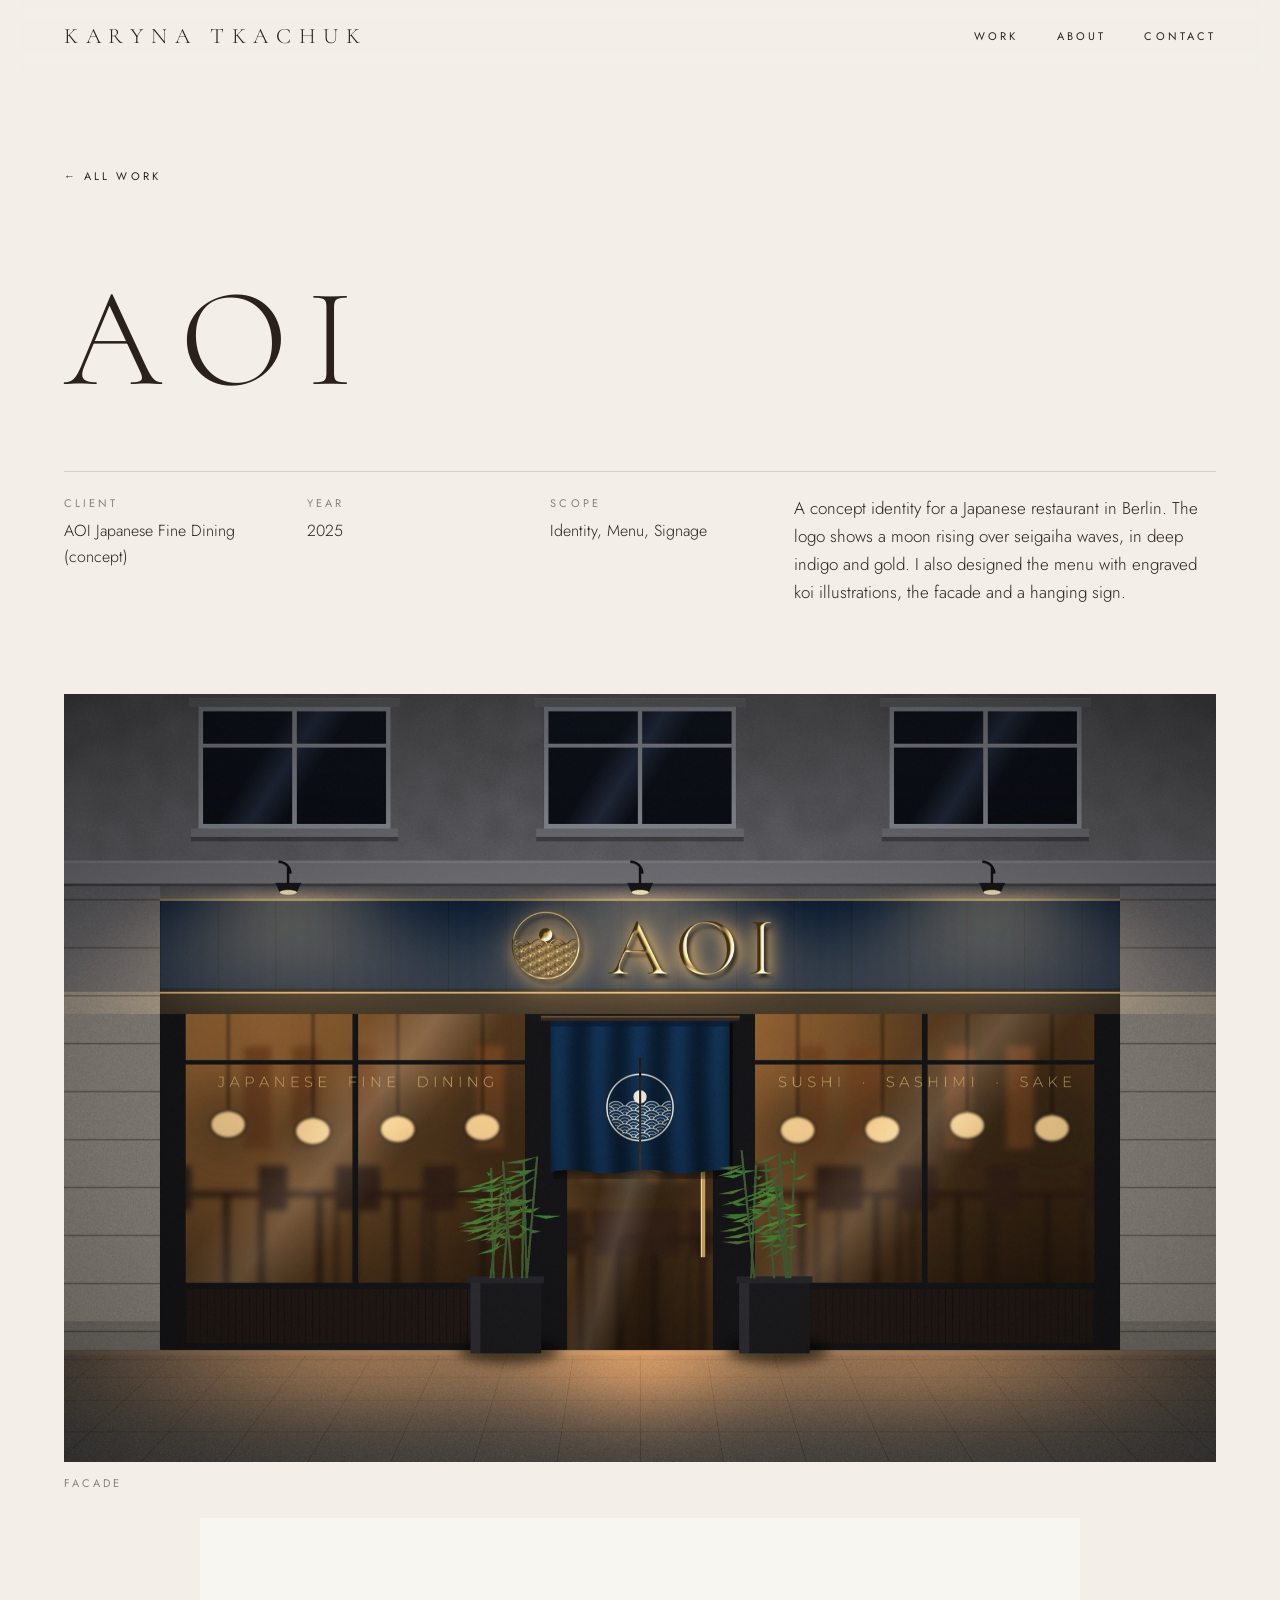
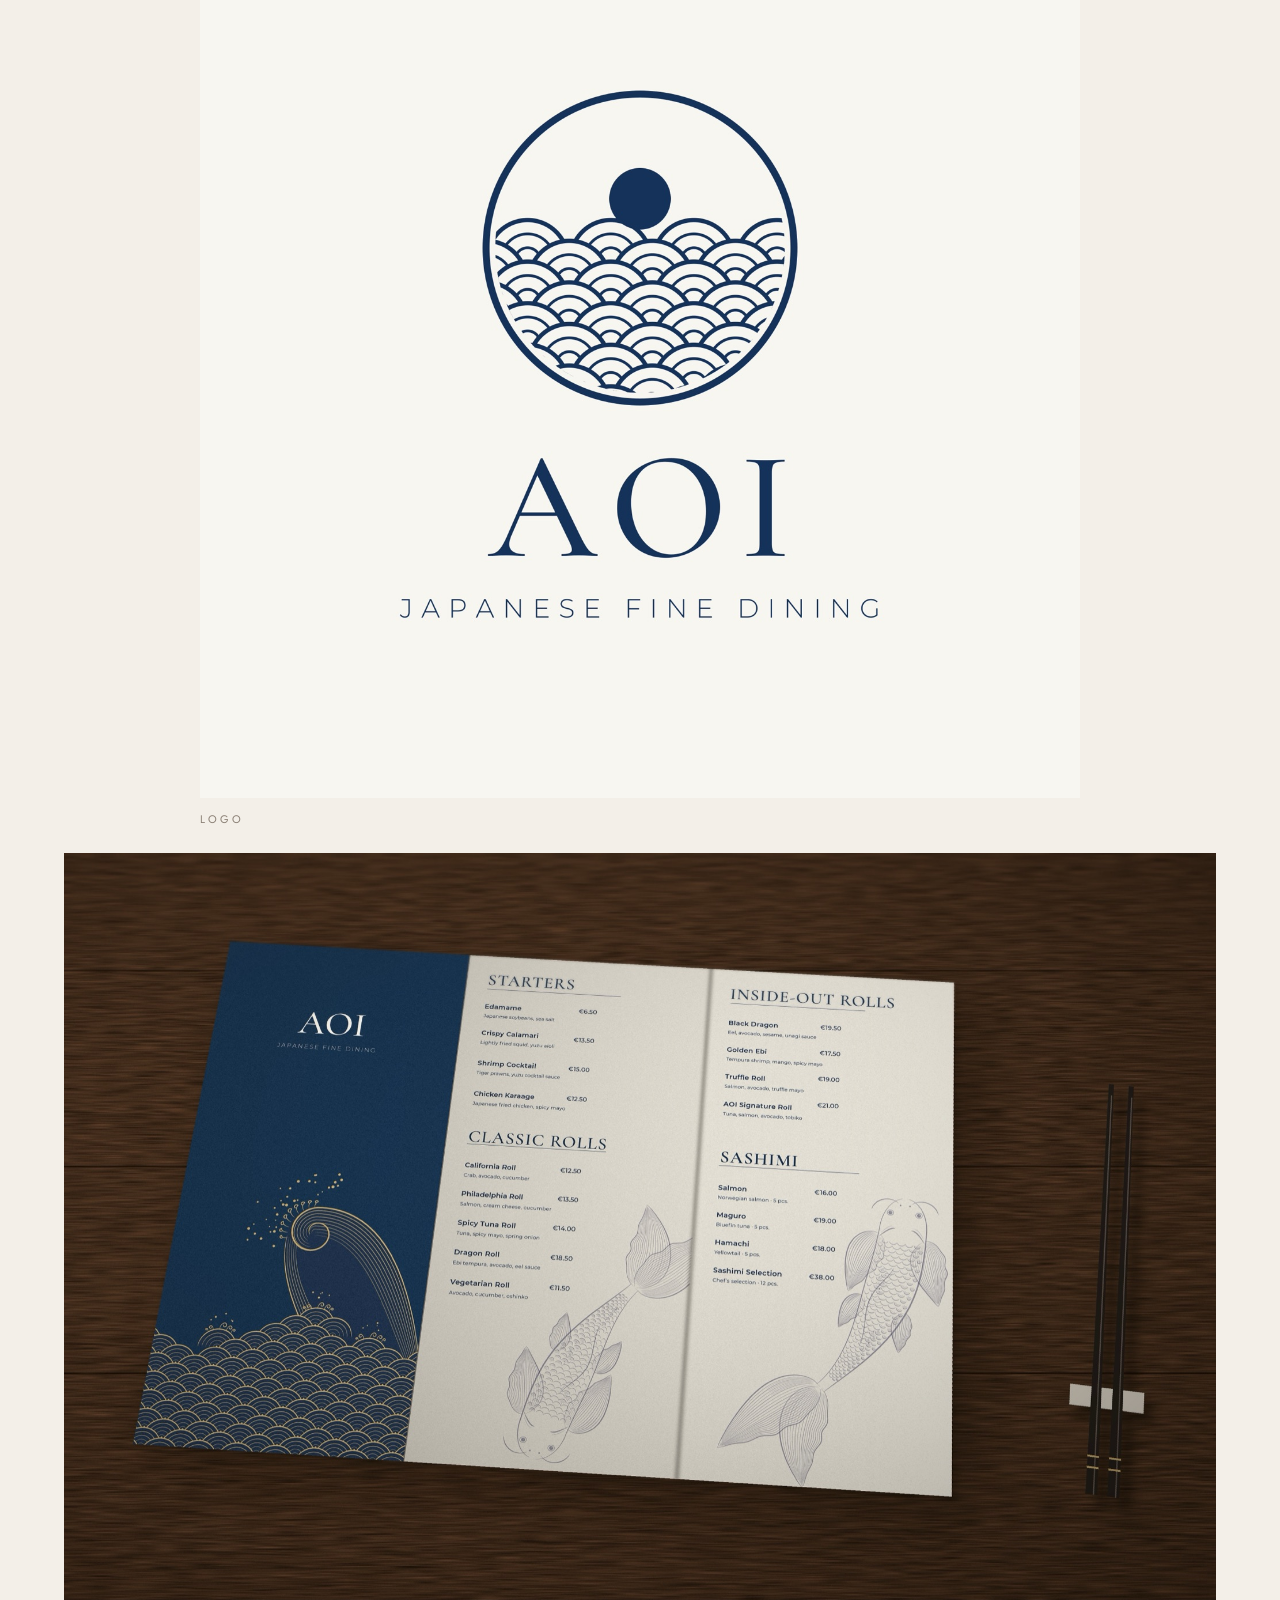
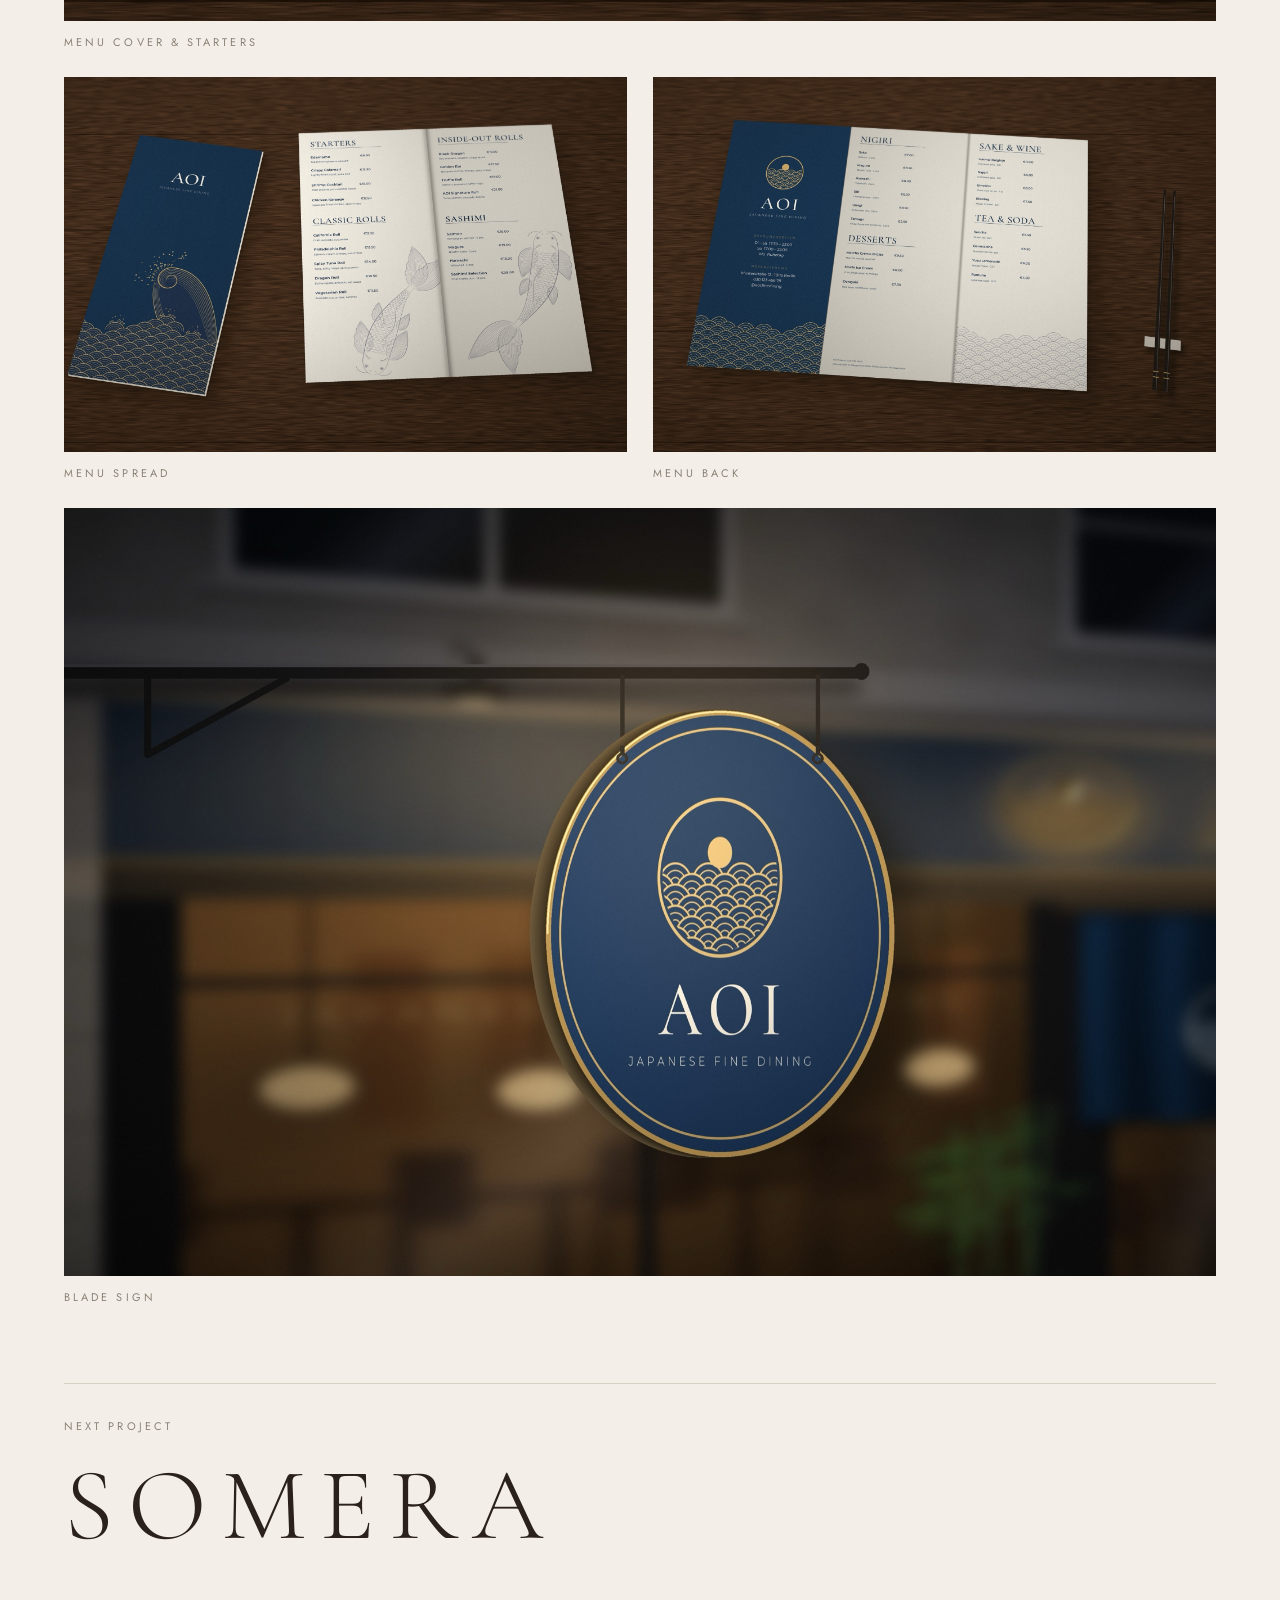
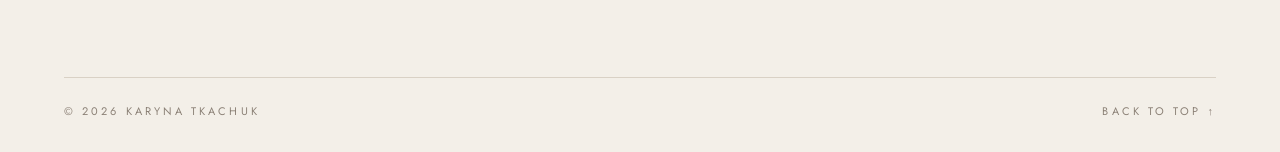
==== aoi.html @ 2b504c48 "Rewrite texts in a simpler voice, remove long dashes Co-Authored-By: Claude Opus 5.5 <noreply@anthro" ====
<!doctype html>
<html lang="en">
<head>
  <meta charset="utf-8">
  <meta name="viewport" content="width=device-width, initial-scale=1">
  <title>Aoi · Karyna Tkachuk</title>
  <meta name="description" content="AOI Japanese Fine Dining. Identity, menu and signage.">
  <link rel="preconnect" href="https://fonts.googleapis.com">
  <link rel="preconnect" href="https://fonts.gstatic.com" crossorigin>
  <link href="https://fonts.googleapis.com/css2?family=Cormorant+Garamond:ital,wght@0,300;0,400;1,300&family=Jost:wght@300;400&display=swap" rel="stylesheet">
  <link rel="stylesheet" href="style.css">
</head>
<body id="top">

  <header class="site-header">
    <div class="wrap">
      <a href="index.html" class="logo">Karyna Tkachuk</a>
      <nav class="nav caps">
        <a href="index.html#work">Work</a>
        <a href="index.html#about">About</a>
        <a href="index.html#contact">Contact</a>
      </nav>
    </div>
  </header>

  <main class="wrap">
    <section class="project-hero">
      <a href="index.html#work" class="back caps link">← All work</a>
      <h1 class="reveal">Aoi</h1>
      <dl class="project-info">
        <div><dt class="caps muted">Client</dt><dd>AOI Japanese Fine Dining (concept)</dd></div>
        <div><dt class="caps muted">Year</dt><dd>2025</dd></div>
        <div><dt class="caps muted">Scope</dt><dd>Identity, Menu, Signage</dd></div>
        <div class="desc"><p>A concept identity for a Japanese restaurant in Berlin. The logo shows a moon rising over seigaiha waves, in deep indigo and gold. I also designed the menu with engraved koi illustrations, the facade and a hanging sign.</p></div>
      </dl>
    </section>

    <section class="gallery">
      <figure class="reveal"><img src="images/aoi/01.jpg" alt="AOI restaurant facade" loading="lazy"><figcaption class="caps muted">Facade</figcaption></figure>
      <figure class="reveal narrow"><img src="images/aoi/02.jpg" alt="AOI logo" loading="lazy"><figcaption class="caps muted">Logo</figcaption></figure>
      <figure class="reveal"><img src="images/aoi/03.jpg" alt="Menu cover and starters" loading="lazy"><figcaption class="caps muted">Menu cover &amp; starters</figcaption></figure>
      <div class="row">
        <figure class="reveal"><img src="images/aoi/04.jpg" alt="Menu spread" loading="lazy"><figcaption class="caps muted">Menu spread</figcaption></figure>
        <figure class="reveal"><img src="images/aoi/05.jpg" alt="Menu back" loading="lazy"><figcaption class="caps muted">Menu back</figcaption></figure>
      </div>
      <figure class="reveal"><img src="images/aoi/06.jpg" alt="Hanging blade sign" loading="lazy"><figcaption class="caps muted">Blade sign</figcaption></figure>
    </section>

    <a class="next" href="somera.html">
      <span class="caps muted">Next project</span>
      <span class="name">Somera</span>
    </a>

    <footer class="site-footer caps muted">
      <span>© <span data-year>2026</span> Karyna Tkachuk</span>
      <a class="link" href="#top">Back to top ↑</a>
    </footer>
  </main>

  <script src="script.js"></script>
</body>
</html>
---- style.css ----
/* ---------- tokens ---------- */
:root {
  --bg: #f3efe8;
  --ink: #2b211c;
  --muted: #8b8076;
  --line: #d9d1c5;
  --serif: "Cormorant Garamond", "Times New Roman", serif;
  --sans: "Jost", "Helvetica Neue", Arial, sans-serif;
  --gutter: clamp(20px, 5vw, 64px);
  --max: 1320px;
}

*, *::before, *::after { box-sizing: border-box; }
html { scroll-behavior: smooth; }
body {
  margin: 0;
  background: var(--bg);
  color: var(--ink);
  font-family: var(--sans);
  font-weight: 300;
  font-size: 16px;
  line-height: 1.65;
  -webkit-font-smoothing: antialiased;
}
img { display: block; max-width: 100%; height: auto; }
a { color: inherit; text-decoration: none; }
::selection { background: var(--ink); color: var(--bg); }

.wrap { max-width: var(--max); margin: 0 auto; padding: 0 var(--gutter); }

/* small letter-spaced caps, like the packaging */
.caps {
  font-family: var(--sans);
  font-size: 11px;
  font-weight: 400;
  letter-spacing: .28em;
  text-transform: uppercase;
}
.muted { color: var(--muted); }

/* ---------- header ---------- */
.site-header {
  position: sticky; top: 0; z-index: 10;
  background: color-mix(in srgb, var(--bg) 88%, transparent);
  backdrop-filter: blur(8px);
  -webkit-backdrop-filter: blur(8px);
}
.site-header .wrap {
  display: flex; align-items: center; justify-content: space-between;
  height: 72px;
}
.logo { font-family: var(--serif); font-size: 22px; letter-spacing: .35em; text-transform: uppercase; }
.nav { display: flex; gap: clamp(18px, 3vw, 40px); }
.nav a, .link { position: relative; }
.nav a::after, .link::after {
  content: ""; position: absolute; left: 0; bottom: -3px;
  width: 100%; height: 1px; background: currentColor;
  transform: scaleX(0); transform-origin: left;
  transition: transform .4s ease;
}
.nav a:hover::after, .link:hover::after { transform: scaleX(1); }

/* ---------- hero ---------- */
.hero { padding: clamp(80px, 16vh, 180px) 0 clamp(64px, 12vh, 140px); }
.hero h1 {
  font-family: var(--serif);
  font-weight: 300;
  font-size: clamp(40px, 6.4vw, 92px);
  line-height: 1.04;
  letter-spacing: -.01em;
  margin: 28px 0 0;
  max-width: 14ch;
}
.hero h1 em { font-style: italic; }

/* ---------- work grid ---------- */
.section-head {
  display: flex; justify-content: space-between; align-items: baseline;
  border-top: 1px solid var(--line);
  padding: 22px 0 40px;
}
.work-grid {
  display: grid;
  grid-template-columns: repeat(2, minmax(0, 1fr));
  gap: clamp(48px, 6vw, 88px) clamp(20px, 3vw, 40px);
  padding-bottom: clamp(80px, 12vw, 160px);
}
.work-grid .card:nth-child(even) { margin-top: clamp(0px, 10vw, 140px); }
.card .thumb { overflow: hidden; aspect-ratio: 4 / 5; background: var(--line); }
.card .thumb img {
  width: 100%; height: 100%; object-fit: cover;
  transition: transform 1.2s cubic-bezier(.2,.7,.2,1);
}
.card:hover .thumb img { transform: scale(1.035); }
.card .meta {
  display: flex; justify-content: space-between; align-items: baseline;
  gap: 16px; margin-top: 18px;
}
.card h3 {
  font-family: var(--serif); font-weight: 400;
  font-size: clamp(24px, 2.4vw, 32px); letter-spacing: .12em;
  margin: 0; text-transform: uppercase;
}

/* ---------- about / contact ---------- */
.about {
  display: grid; grid-template-columns: 1fr 2fr; gap: 40px;
  border-top: 1px solid var(--line);
  padding: 22px 0 clamp(80px, 12vw, 160px);
}
.about p.lead {
  font-family: var(--serif); font-weight: 300;
  font-size: clamp(24px, 2.6vw, 36px); line-height: 1.3;
  margin: 0 0 32px;
}
.services { display: grid; grid-template-columns: repeat(2, 1fr); gap: 8px 40px; margin: 0; padding: 0; list-style: none; }
.services li { border-bottom: 1px solid var(--line); padding: 10px 0; }

.contact { border-top: 1px solid var(--line); padding: 22px 0 48px; }
.contact .big {
  display: inline-block;
  font-family: var(--serif); font-weight: 300; font-style: italic;
  font-size: clamp(34px, 6vw, 84px); line-height: 1.1;
  margin: clamp(40px, 8vw, 96px) 0 24px;
  word-break: break-word;
}
.contact-phone { margin: 0 0 clamp(60px, 10vw, 120px); }
.site-footer {
  display: flex; justify-content: space-between; gap: 16px; flex-wrap: wrap;
  padding: 24px 0 32px; border-top: 1px solid var(--line);
}
.site-footer .links { display: flex; gap: 28px; }

/* ---------- project page ---------- */
.project-hero { padding: clamp(56px, 10vh, 120px) 0 clamp(40px, 6vw, 72px); }
.back { display: inline-block; margin-bottom: clamp(40px, 7vw, 88px); }
.project-hero h1 {
  font-family: var(--serif); font-weight: 300;
  font-size: clamp(56px, 11vw, 160px); line-height: .95;
  letter-spacing: .14em; text-transform: uppercase;
  margin: 0 0 clamp(36px, 5vw, 64px);
}
.project-info {
  display: grid; grid-template-columns: repeat(3, 1fr) 2fr; gap: 32px;
  border-top: 1px solid var(--line); padding-top: 22px;
}
.project-info dt { margin-bottom: 6px; }
.project-info dd { margin: 0; }
.project-info p { margin: 0; font-size: 17px; }

.gallery { display: grid; gap: clamp(16px, 2vw, 28px); padding-bottom: clamp(40px, 6vw, 80px); }
.gallery figure { margin: 0; }
.gallery .row { display: grid; grid-template-columns: 1fr 1fr; gap: clamp(16px, 2vw, 28px); align-items: start; }
.gallery .narrow { max-width: 880px; margin: 0 auto; width: 100%; }
.gallery .pad { background: #ebe5db; padding: clamp(24px, 6vw, 96px); }
.gallery figcaption { margin-top: 12px; }

.next {
  display: block; border-top: 1px solid var(--line);
  padding: 28px 0 clamp(60px, 10vw, 120px);
}
.next .name {
  display: block; margin-top: 16px;
  font-family: var(--serif); font-weight: 300;
  font-size: clamp(44px, 8vw, 120px); line-height: 1;
  letter-spacing: .14em; text-transform: uppercase;
  transition: letter-spacing .6s ease;
}
.next:hover .name { letter-spacing: .2em; }

/* ---------- reveal on scroll ---------- */
.reveal { opacity: 0; transform: translateY(24px); transition: opacity 1s ease, transform 1s cubic-bezier(.2,.7,.2,1); }
.reveal.in { opacity: 1; transform: none; }
@media (prefers-reduced-motion: reduce) {
  .reveal { opacity: 1; transform: none; transition: none; }
  html { scroll-behavior: auto; }
}

/* ---------- lightbox ---------- */
.lightbox {
  position: fixed; inset: 0; z-index: 50;
  background: rgba(243, 239, 232, .97);
  display: flex; align-items: center; justify-content: center;
  padding: 24px; opacity: 0; pointer-events: none; transition: opacity .3s ease;
  cursor: zoom-out;
}
.lightbox.open { opacity: 1; pointer-events: auto; }
.lightbox img { max-width: 100%; max-height: 100%; object-fit: contain; }
.gallery img { cursor: zoom-in; }

/* ---------- responsive ---------- */
@media (max-width: 820px) {
  .work-grid { grid-template-columns: 1fr; }
  .work-grid .card:nth-child(even) { margin-top: 0; }
  .about { grid-template-columns: 1fr; gap: 16px; }
  .project-info { grid-template-columns: 1fr 1fr; }
  .project-info .desc { grid-column: 1 / -1; }
}
@media (max-width: 560px) {
  .gallery .row { grid-template-columns: 1fr; }
  .services { grid-template-columns: 1fr; }
  .nav { gap: 16px; }
  .logo { font-size: 15px; letter-spacing: .18em; }
  .nav { gap: 12px; letter-spacing: .18em; }
}
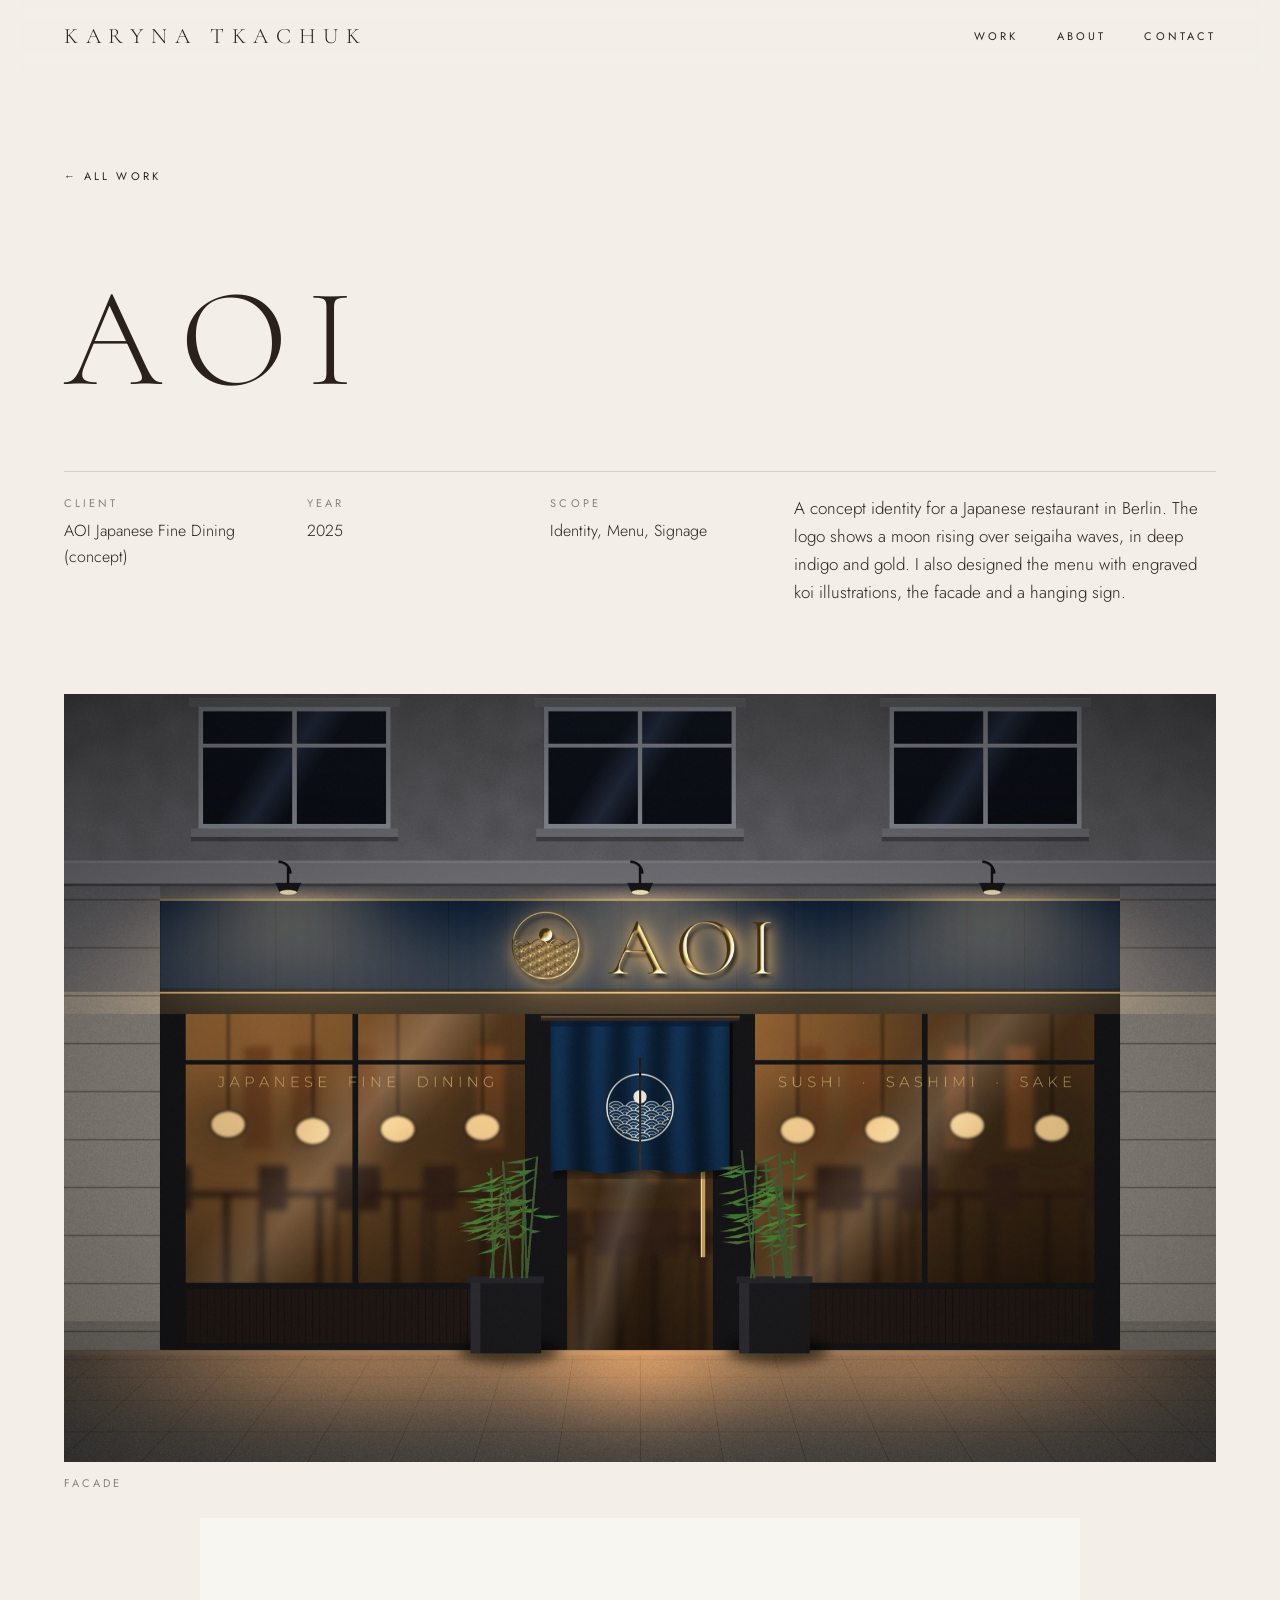
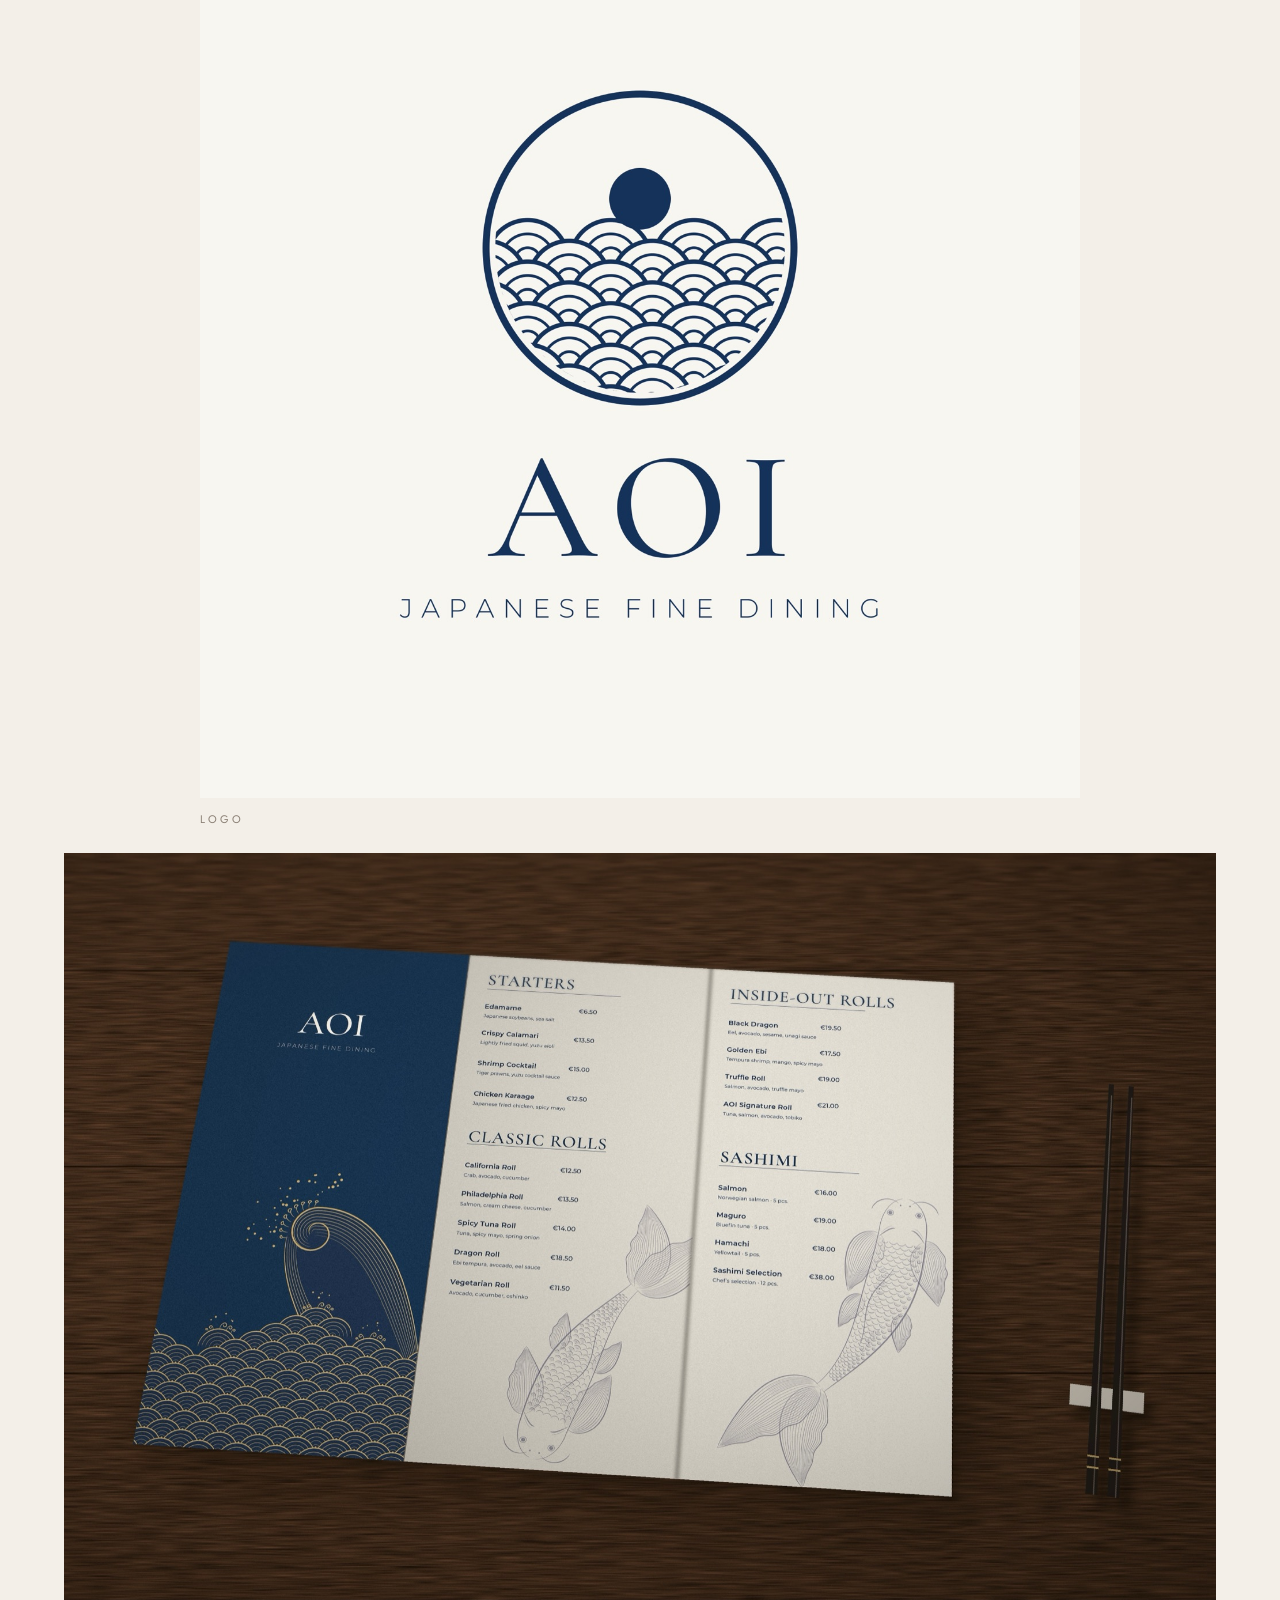
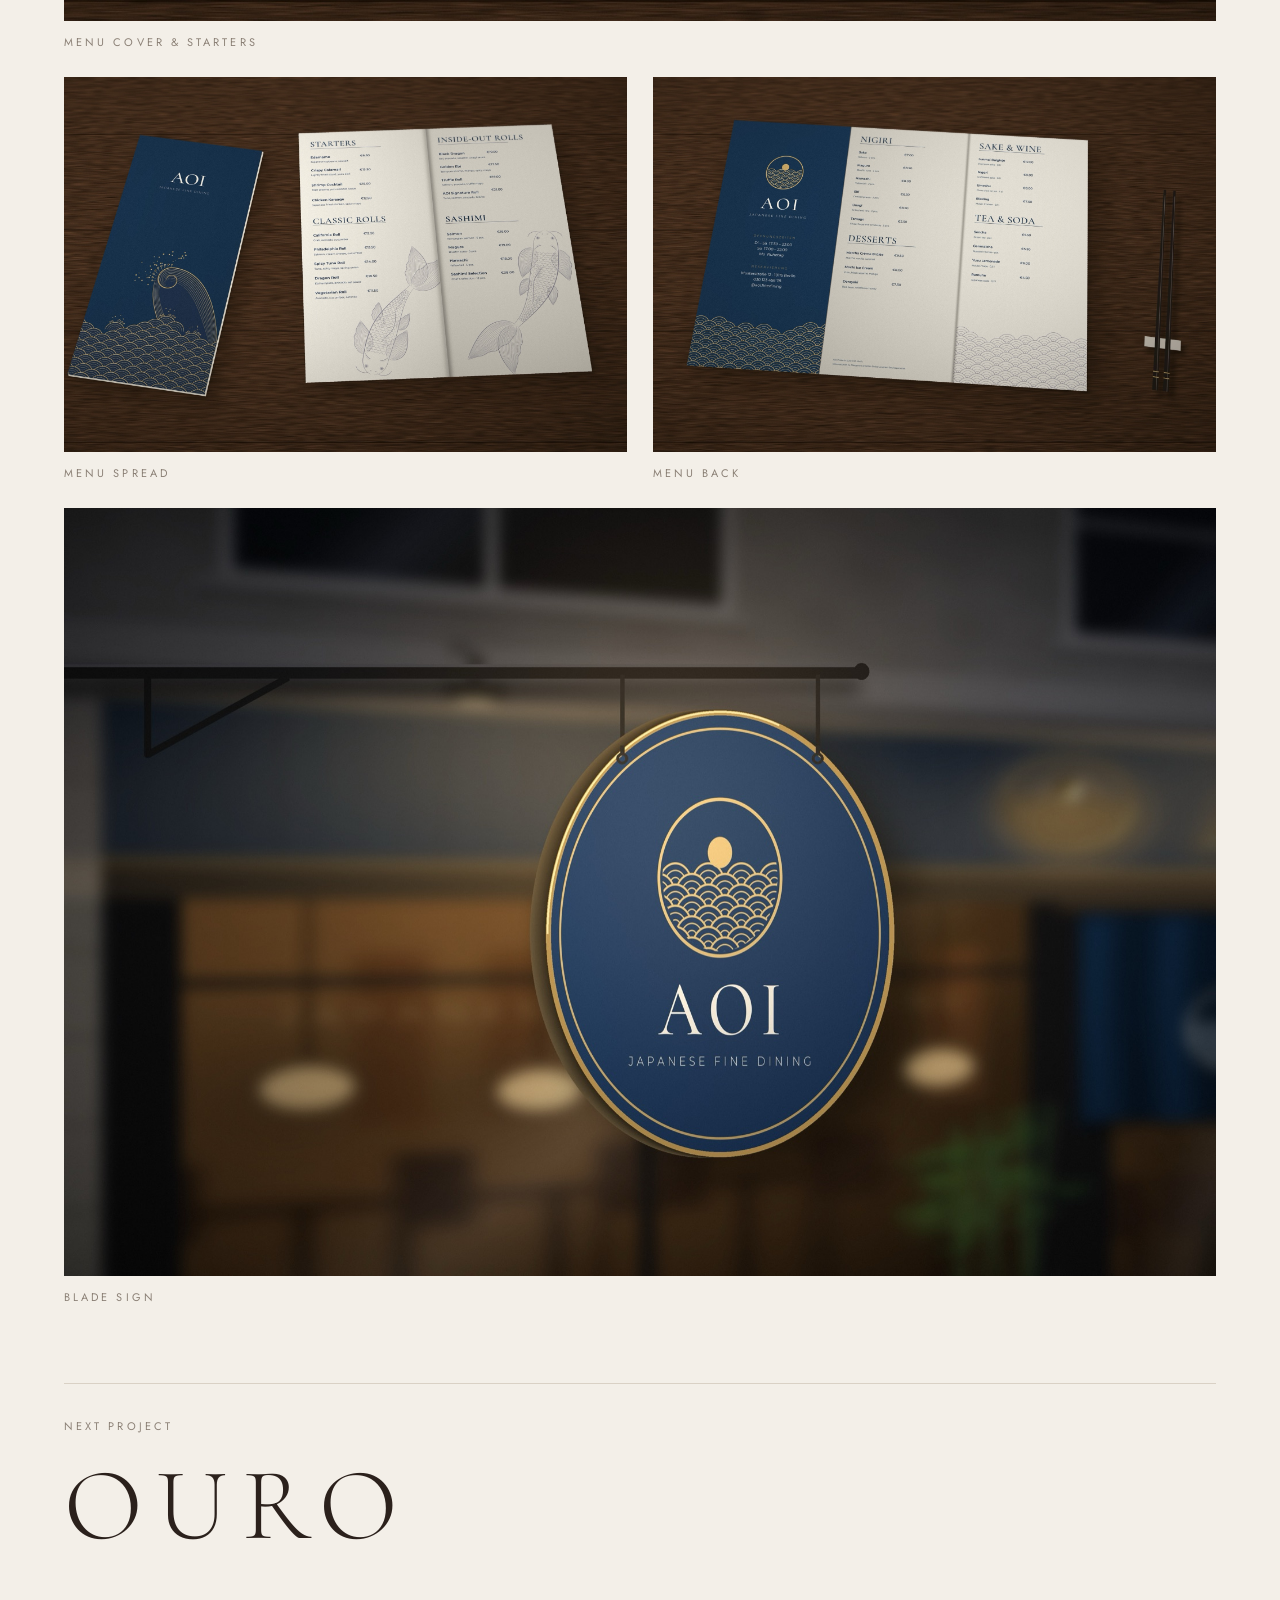
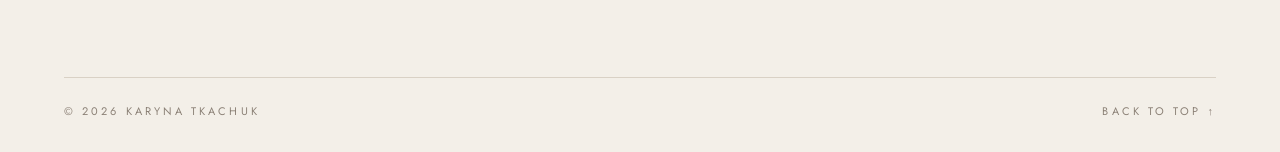
==== commit 4bc24599: "Remove Somera project Co-Authored-By: Claude Opus 5.5 <noreply@anthropic.com>" ====
--- a/aoi.html
+++ b/aoi.html
@@ -46,9 +46,9 @@
       <figure class="reveal"><img src="images/aoi/06.jpg" alt="Hanging blade sign" loading="lazy"><figcaption class="caps muted">Blade sign</figcaption></figure>
     </section>
 
-    <a class="next" href="somera.html">
+    <a class="next" href="ouro.html">
       <span class="caps muted">Next project</span>
-      <span class="name">Somera</span>
+      <span class="name">Ouro</span>
     </a>
 
     <footer class="site-footer caps muted">
--- a/style.css
+++ b/style.css
@@ -203,3 +203,4 @@
   .logo { font-size: 15px; letter-spacing: .18em; }
   .nav { gap: 12px; letter-spacing: .18em; }
 }
+.gallery .small { max-width: 640px; margin: 0 auto; width: 100%; }
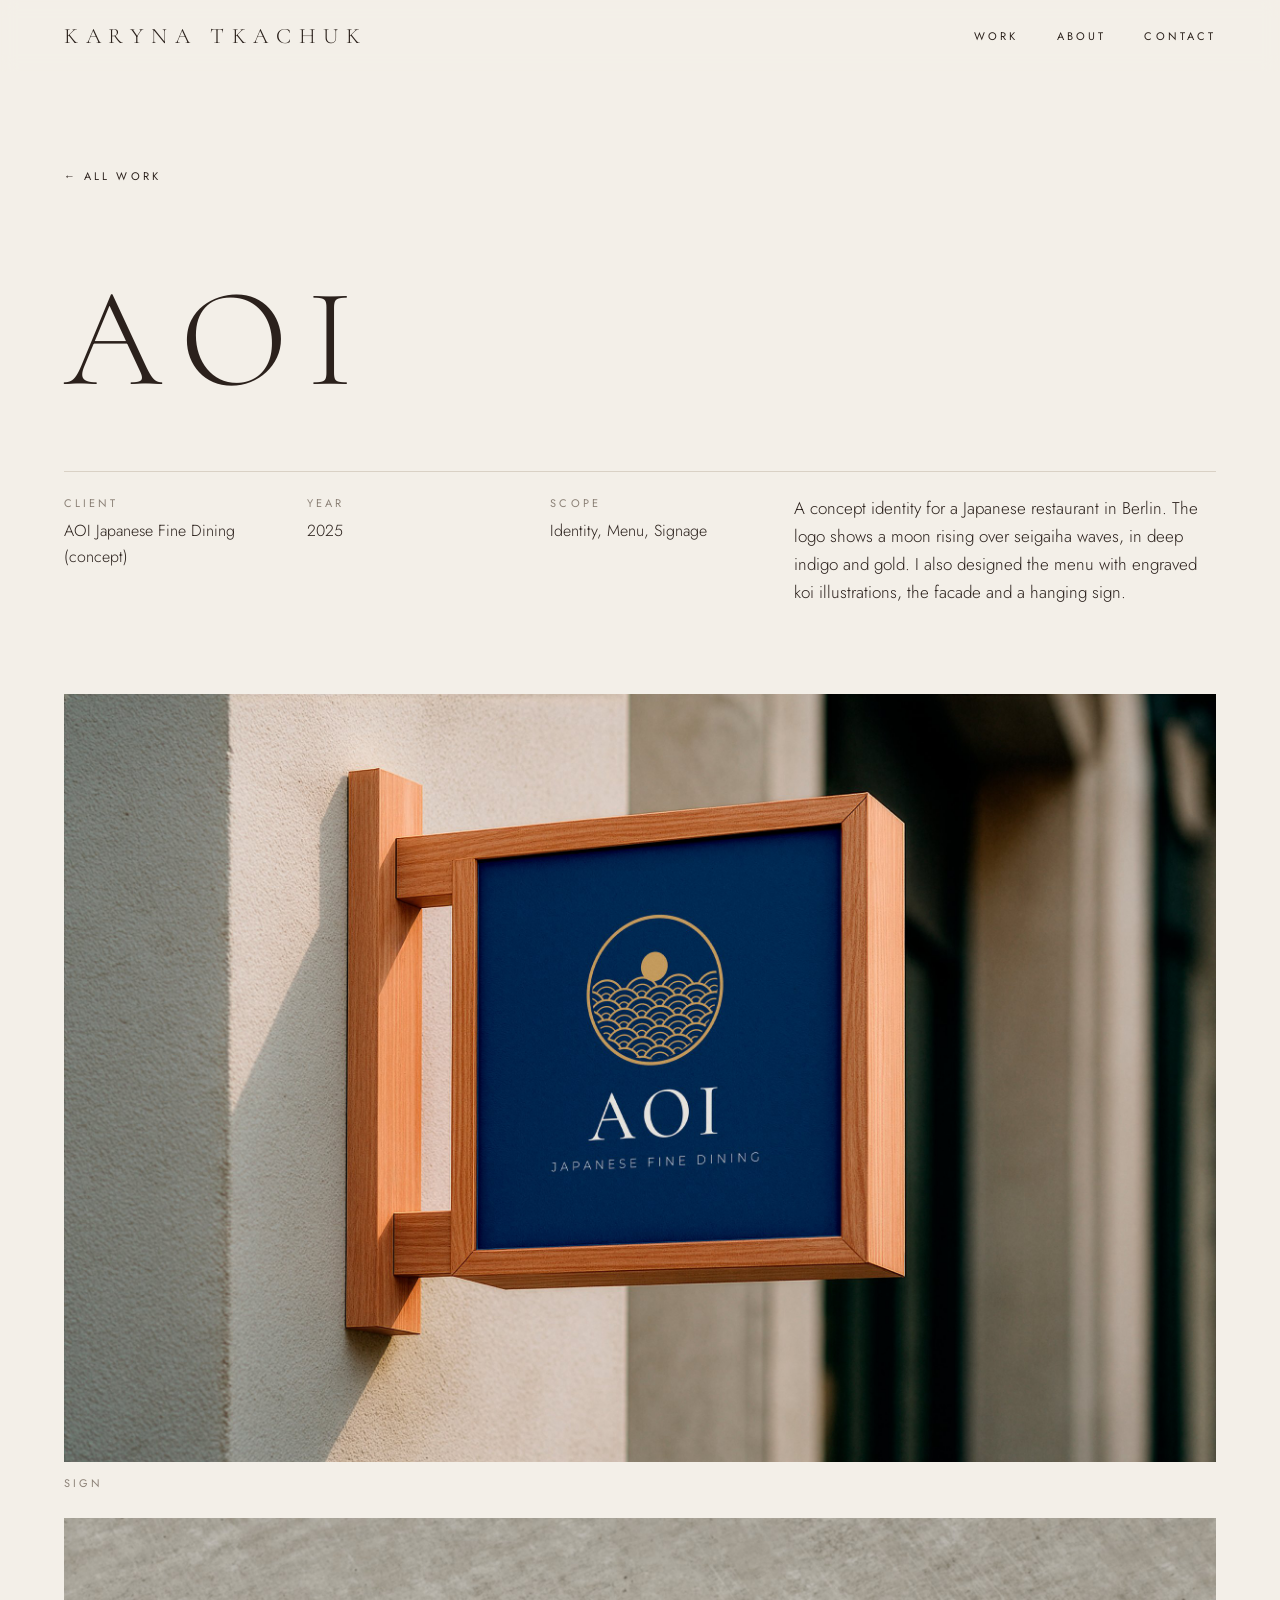
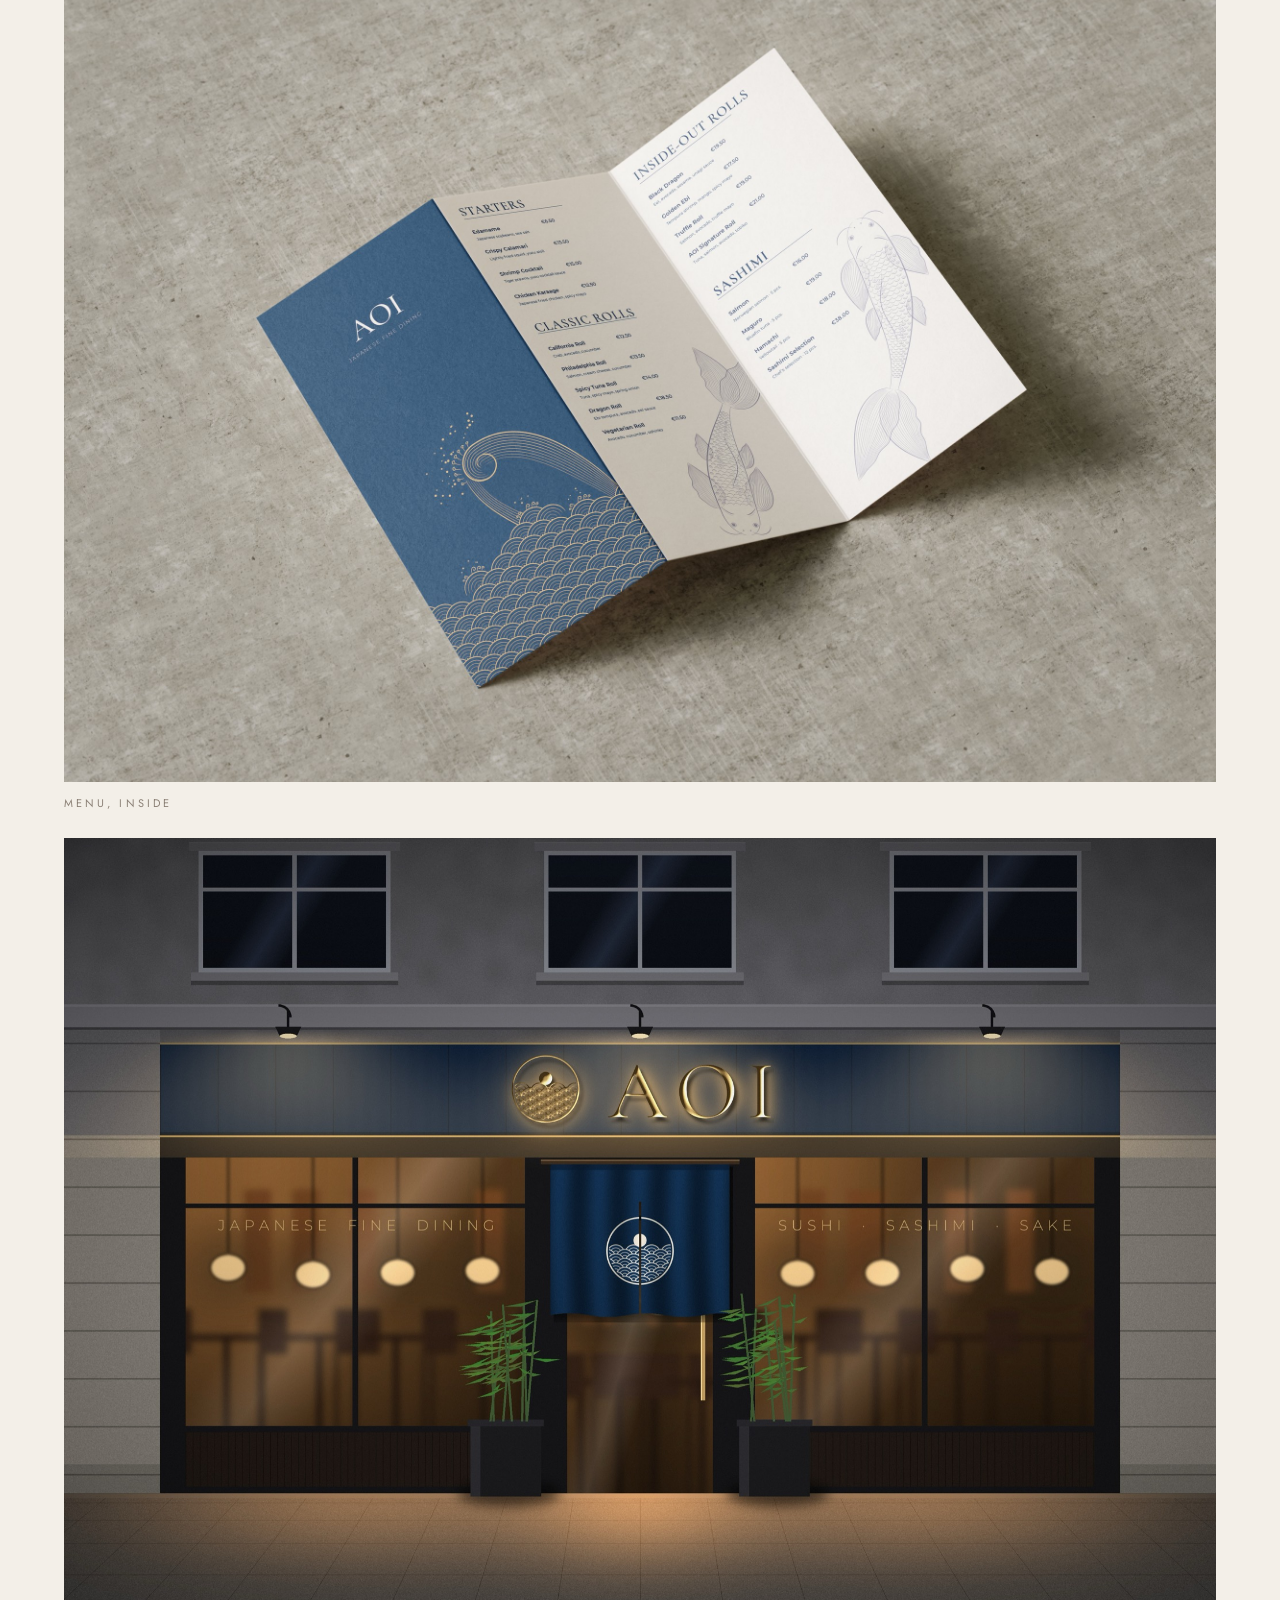
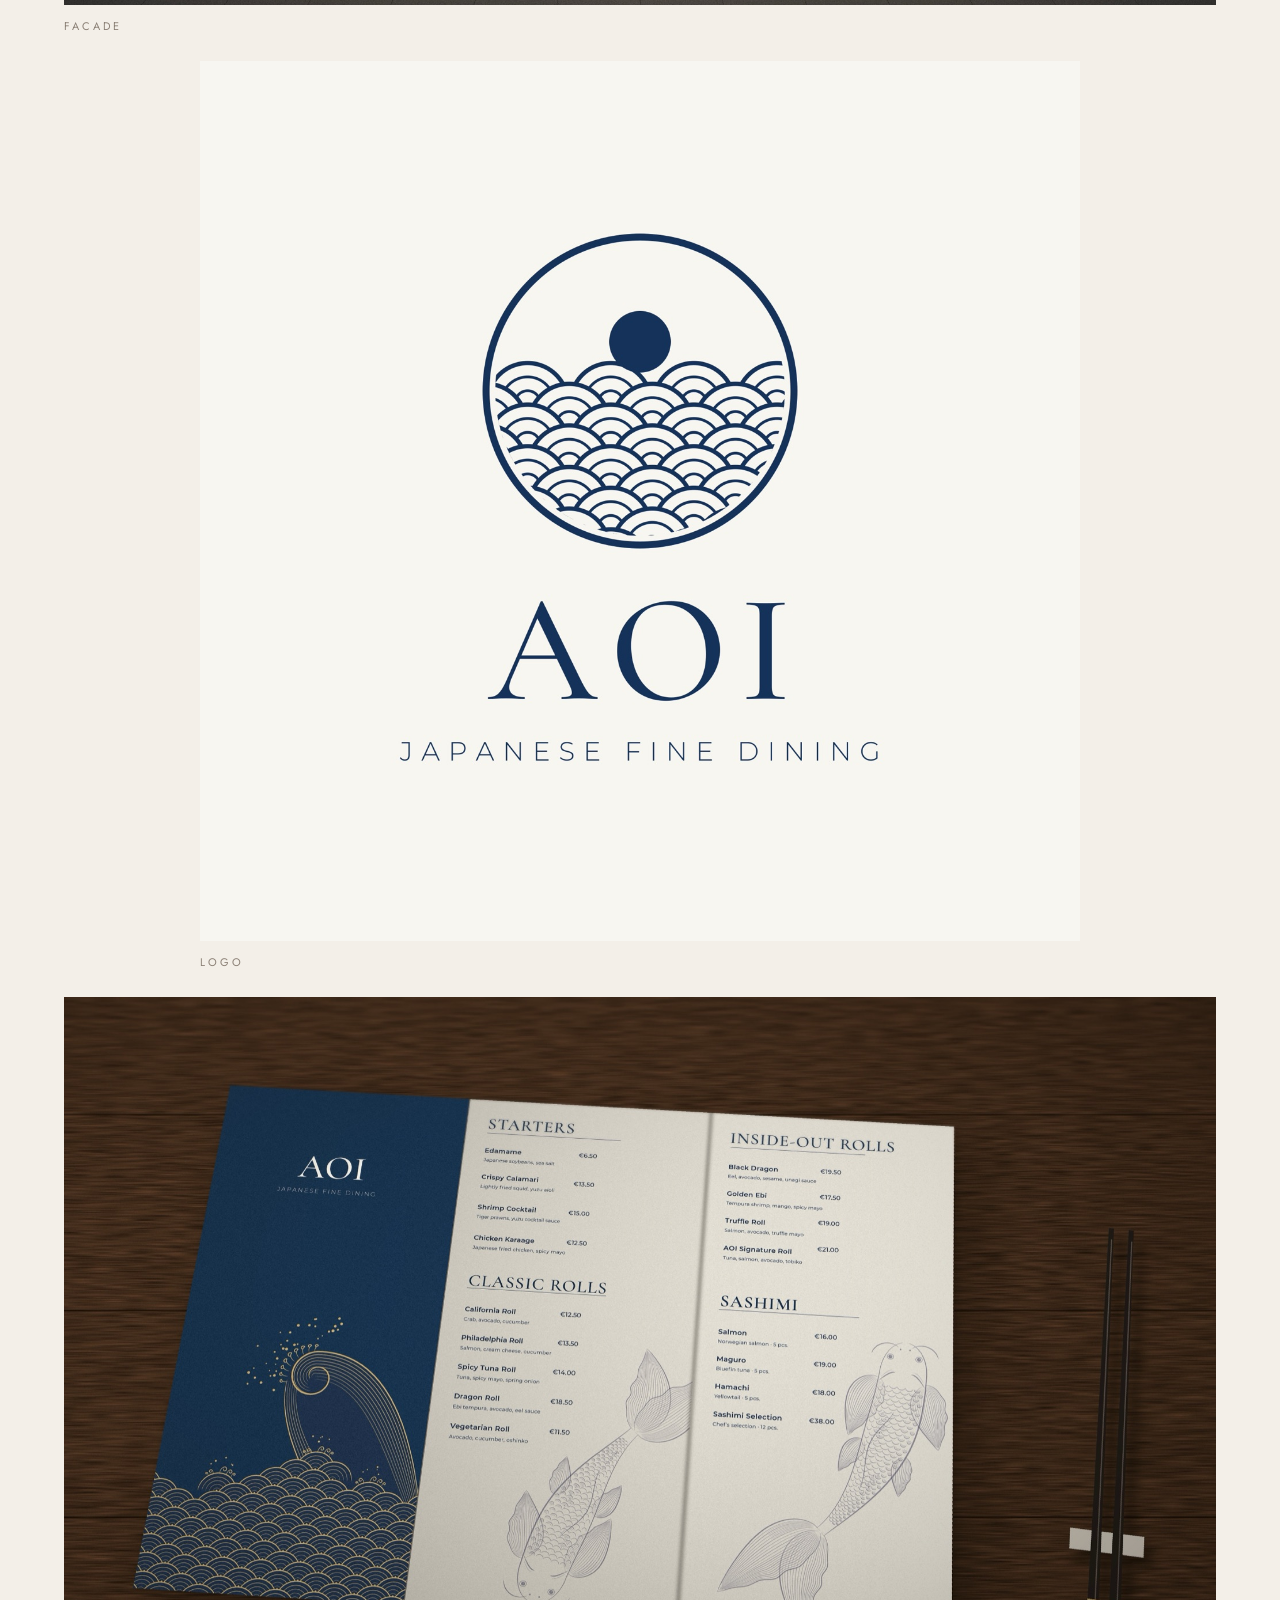
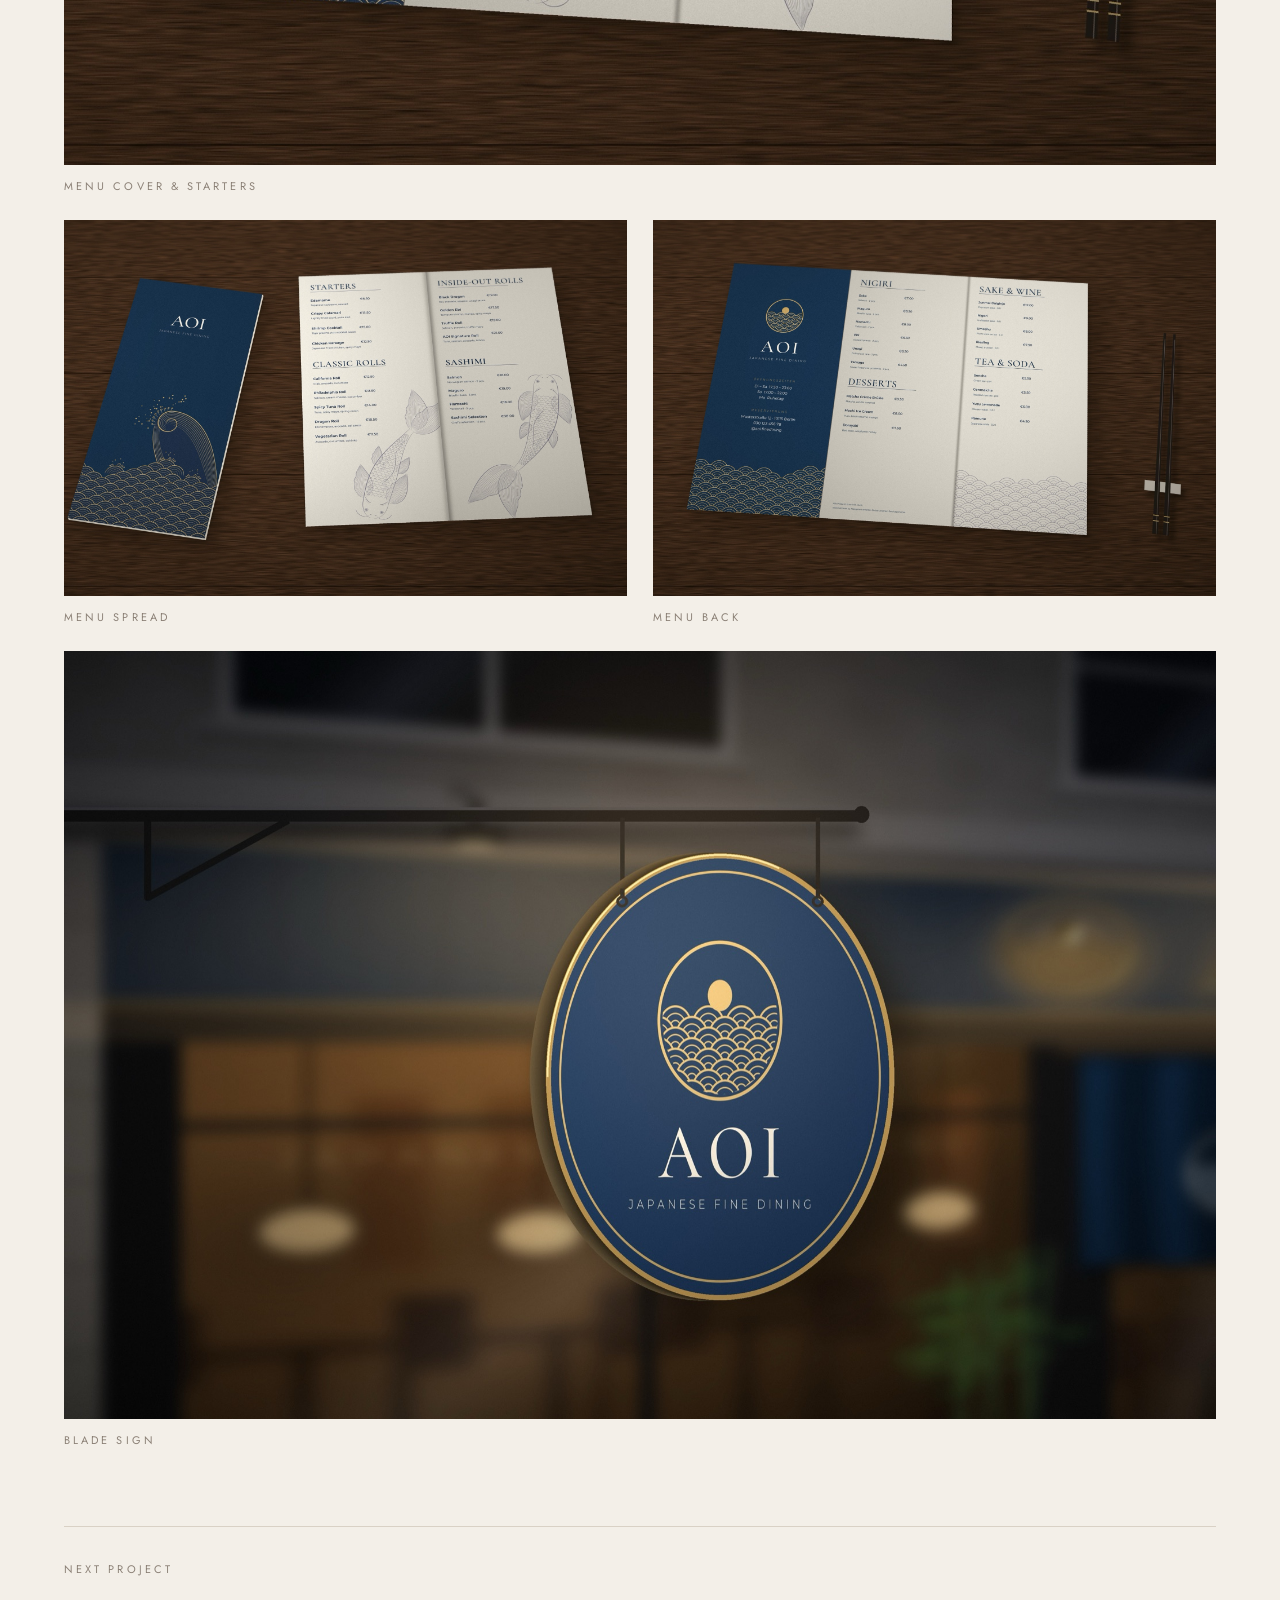
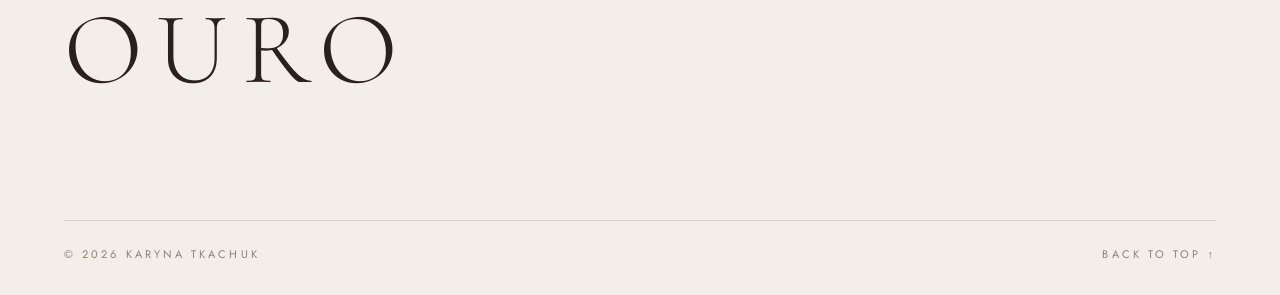
==== commit 2ff3c4e9: "AOI: add new sign and menu mockups, new cover Co-Authored-By: Claude Opus 5.5 <noreply@anthropic.com" ====
--- a/aoi.html
+++ b/aoi.html
@@ -36,6 +36,8 @@
     </section>
 
     <section class="gallery">
+      <figure class="reveal"><img src="images/aoi/09.jpg" alt="AOI sign in a wooden frame" loading="lazy"><figcaption class="caps muted">Sign</figcaption></figure>
+      <figure class="reveal"><img src="images/aoi/08.jpg" alt="AOI folded menu, inside" loading="lazy"><figcaption class="caps muted">Menu, inside</figcaption></figure>
       <figure class="reveal"><img src="images/aoi/01.jpg" alt="AOI restaurant facade" loading="lazy"><figcaption class="caps muted">Facade</figcaption></figure>
       <figure class="reveal narrow"><img src="images/aoi/02.jpg" alt="AOI logo" loading="lazy"><figcaption class="caps muted">Logo</figcaption></figure>
       <figure class="reveal"><img src="images/aoi/03.jpg" alt="Menu cover and starters" loading="lazy"><figcaption class="caps muted">Menu cover &amp; starters</figcaption></figure>
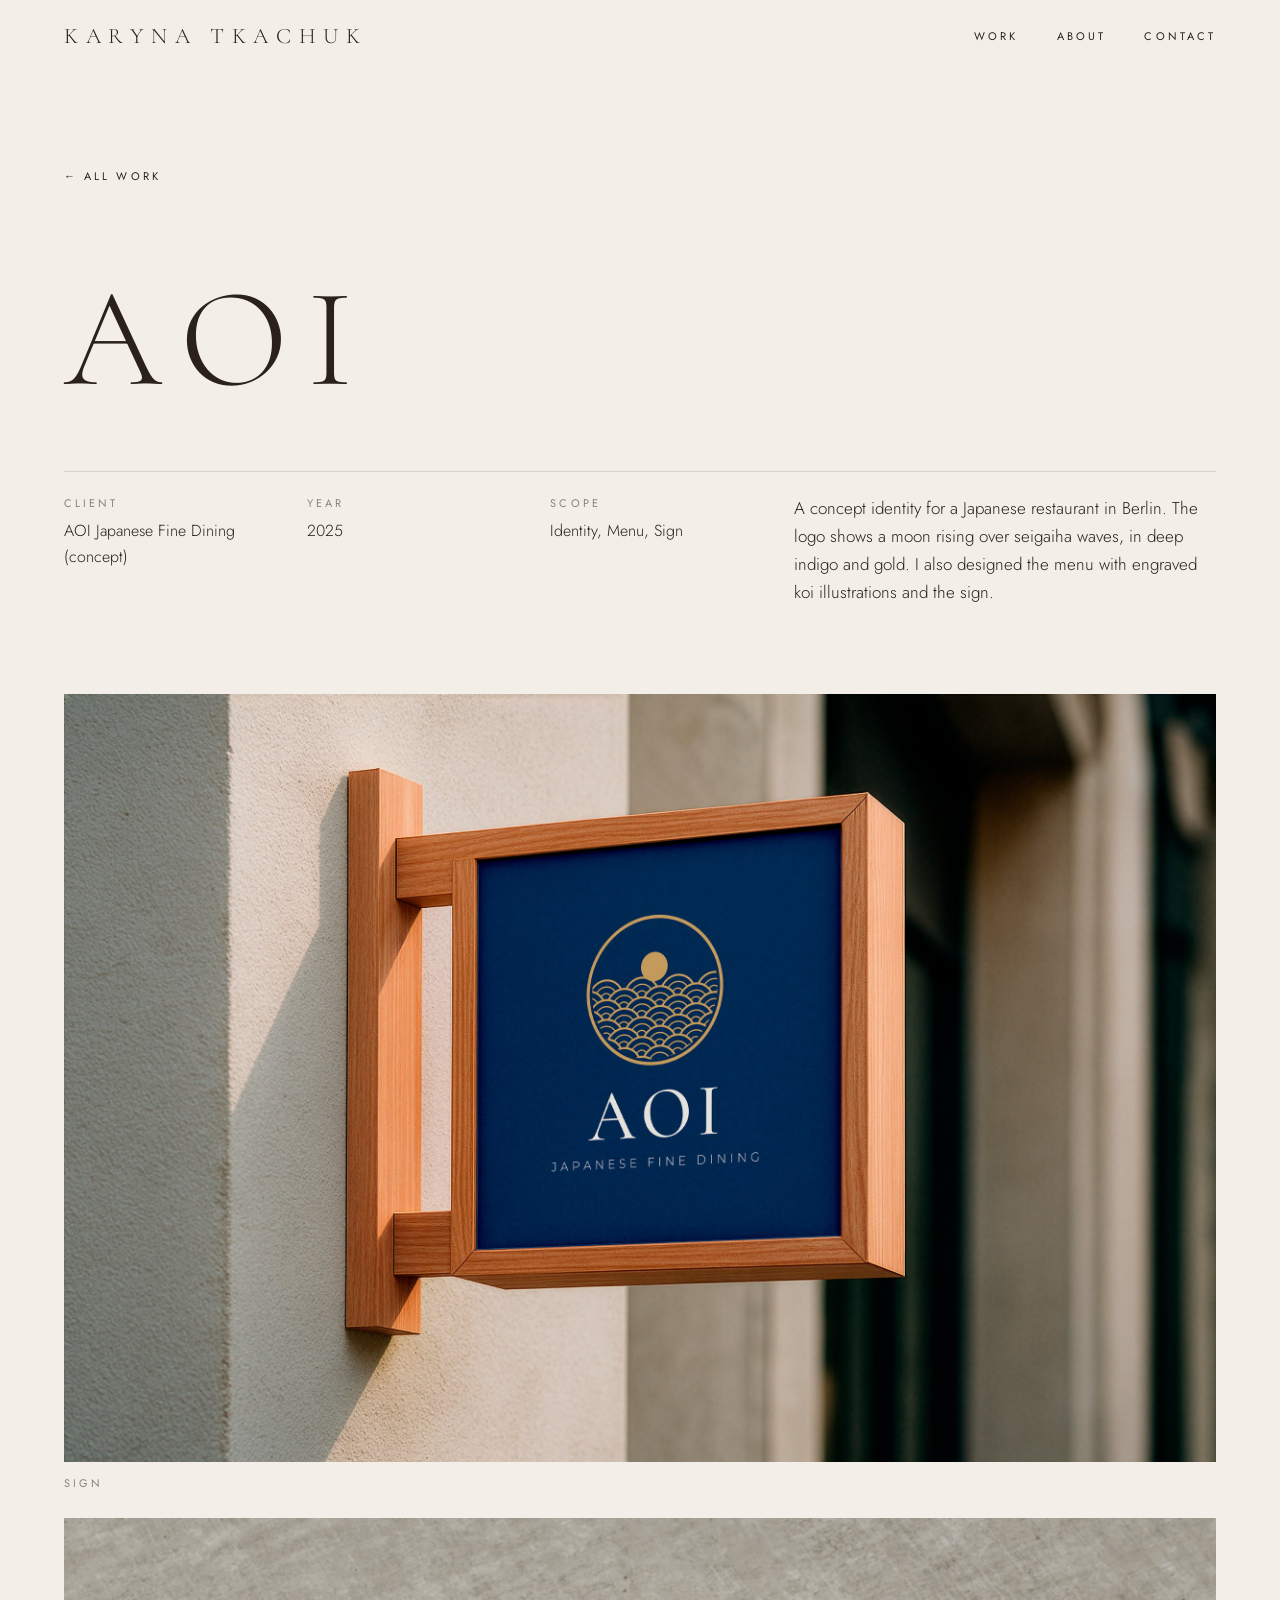
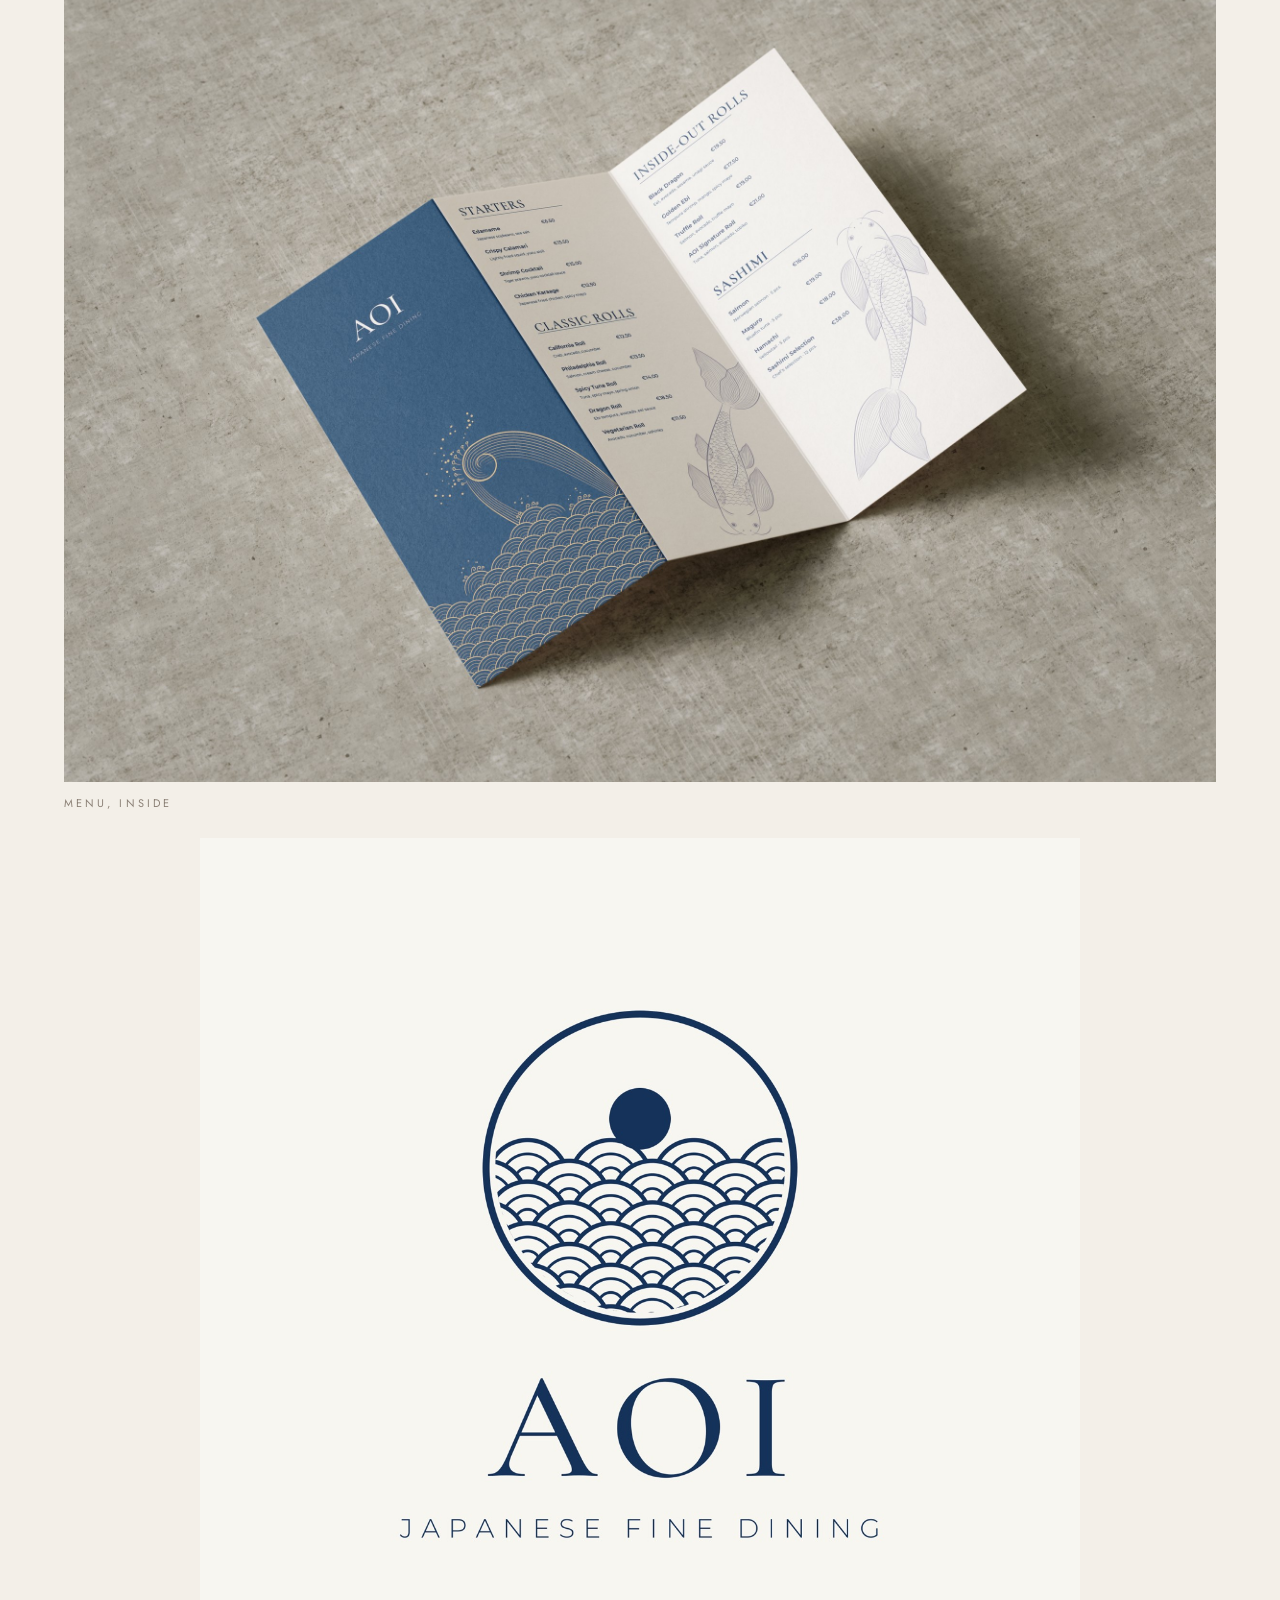
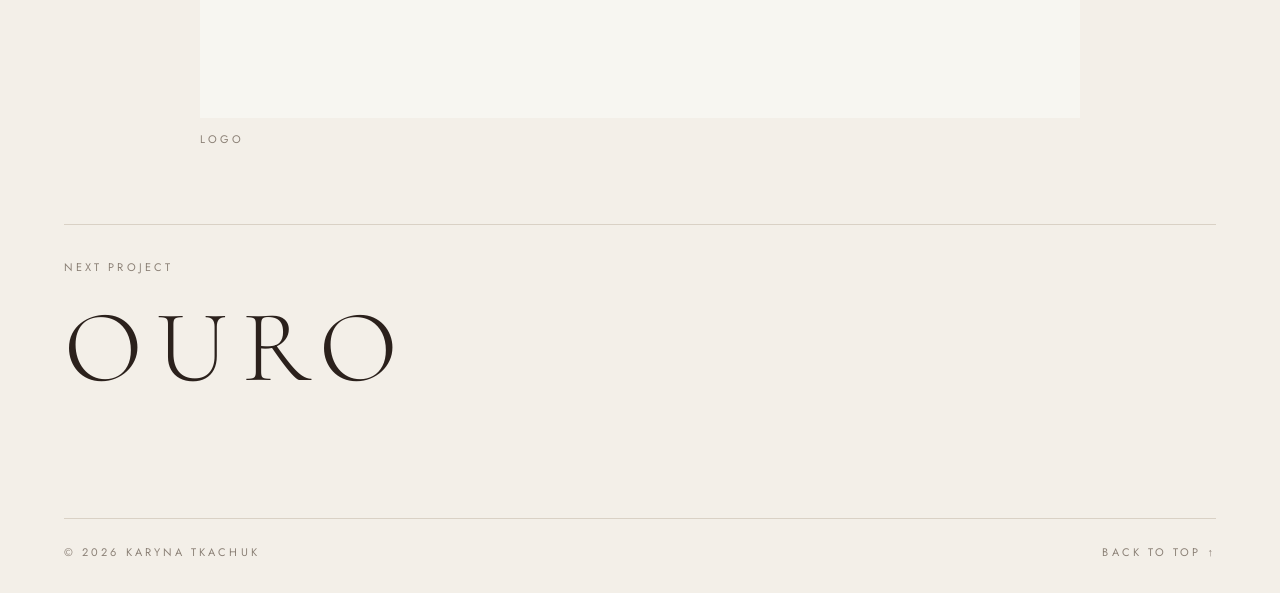
==== commit 8e3f7a88: "OURO flat-lay cover; remove old mockups from OURO, AOI and Velour colours Co-Authored-By: Claude Opu" ====
--- a/aoi.html
+++ b/aoi.html
@@ -30,22 +30,15 @@
       <dl class="project-info">
         <div><dt class="caps muted">Client</dt><dd>AOI Japanese Fine Dining (concept)</dd></div>
         <div><dt class="caps muted">Year</dt><dd>2025</dd></div>
-        <div><dt class="caps muted">Scope</dt><dd>Identity, Menu, Signage</dd></div>
-        <div class="desc"><p>A concept identity for a Japanese restaurant in Berlin. The logo shows a moon rising over seigaiha waves, in deep indigo and gold. I also designed the menu with engraved koi illustrations, the facade and a hanging sign.</p></div>
+        <div><dt class="caps muted">Scope</dt><dd>Identity, Menu, Sign</dd></div>
+        <div class="desc"><p>A concept identity for a Japanese restaurant in Berlin. The logo shows a moon rising over seigaiha waves, in deep indigo and gold. I also designed the menu with engraved koi illustrations and the sign.</p></div>
       </dl>
     </section>
 
     <section class="gallery">
       <figure class="reveal"><img src="images/aoi/09.jpg" alt="AOI sign in a wooden frame" loading="lazy"><figcaption class="caps muted">Sign</figcaption></figure>
       <figure class="reveal"><img src="images/aoi/08.jpg" alt="AOI folded menu, inside" loading="lazy"><figcaption class="caps muted">Menu, inside</figcaption></figure>
-      <figure class="reveal"><img src="images/aoi/01.jpg" alt="AOI restaurant facade" loading="lazy"><figcaption class="caps muted">Facade</figcaption></figure>
       <figure class="reveal narrow"><img src="images/aoi/02.jpg" alt="AOI logo" loading="lazy"><figcaption class="caps muted">Logo</figcaption></figure>
-      <figure class="reveal"><img src="images/aoi/03.jpg" alt="Menu cover and starters" loading="lazy"><figcaption class="caps muted">Menu cover &amp; starters</figcaption></figure>
-      <div class="row">
-        <figure class="reveal"><img src="images/aoi/04.jpg" alt="Menu spread" loading="lazy"><figcaption class="caps muted">Menu spread</figcaption></figure>
-        <figure class="reveal"><img src="images/aoi/05.jpg" alt="Menu back" loading="lazy"><figcaption class="caps muted">Menu back</figcaption></figure>
-      </div>
-      <figure class="reveal"><img src="images/aoi/06.jpg" alt="Hanging blade sign" loading="lazy"><figcaption class="caps muted">Blade sign</figcaption></figure>
     </section>
 
     <a class="next" href="ouro.html">
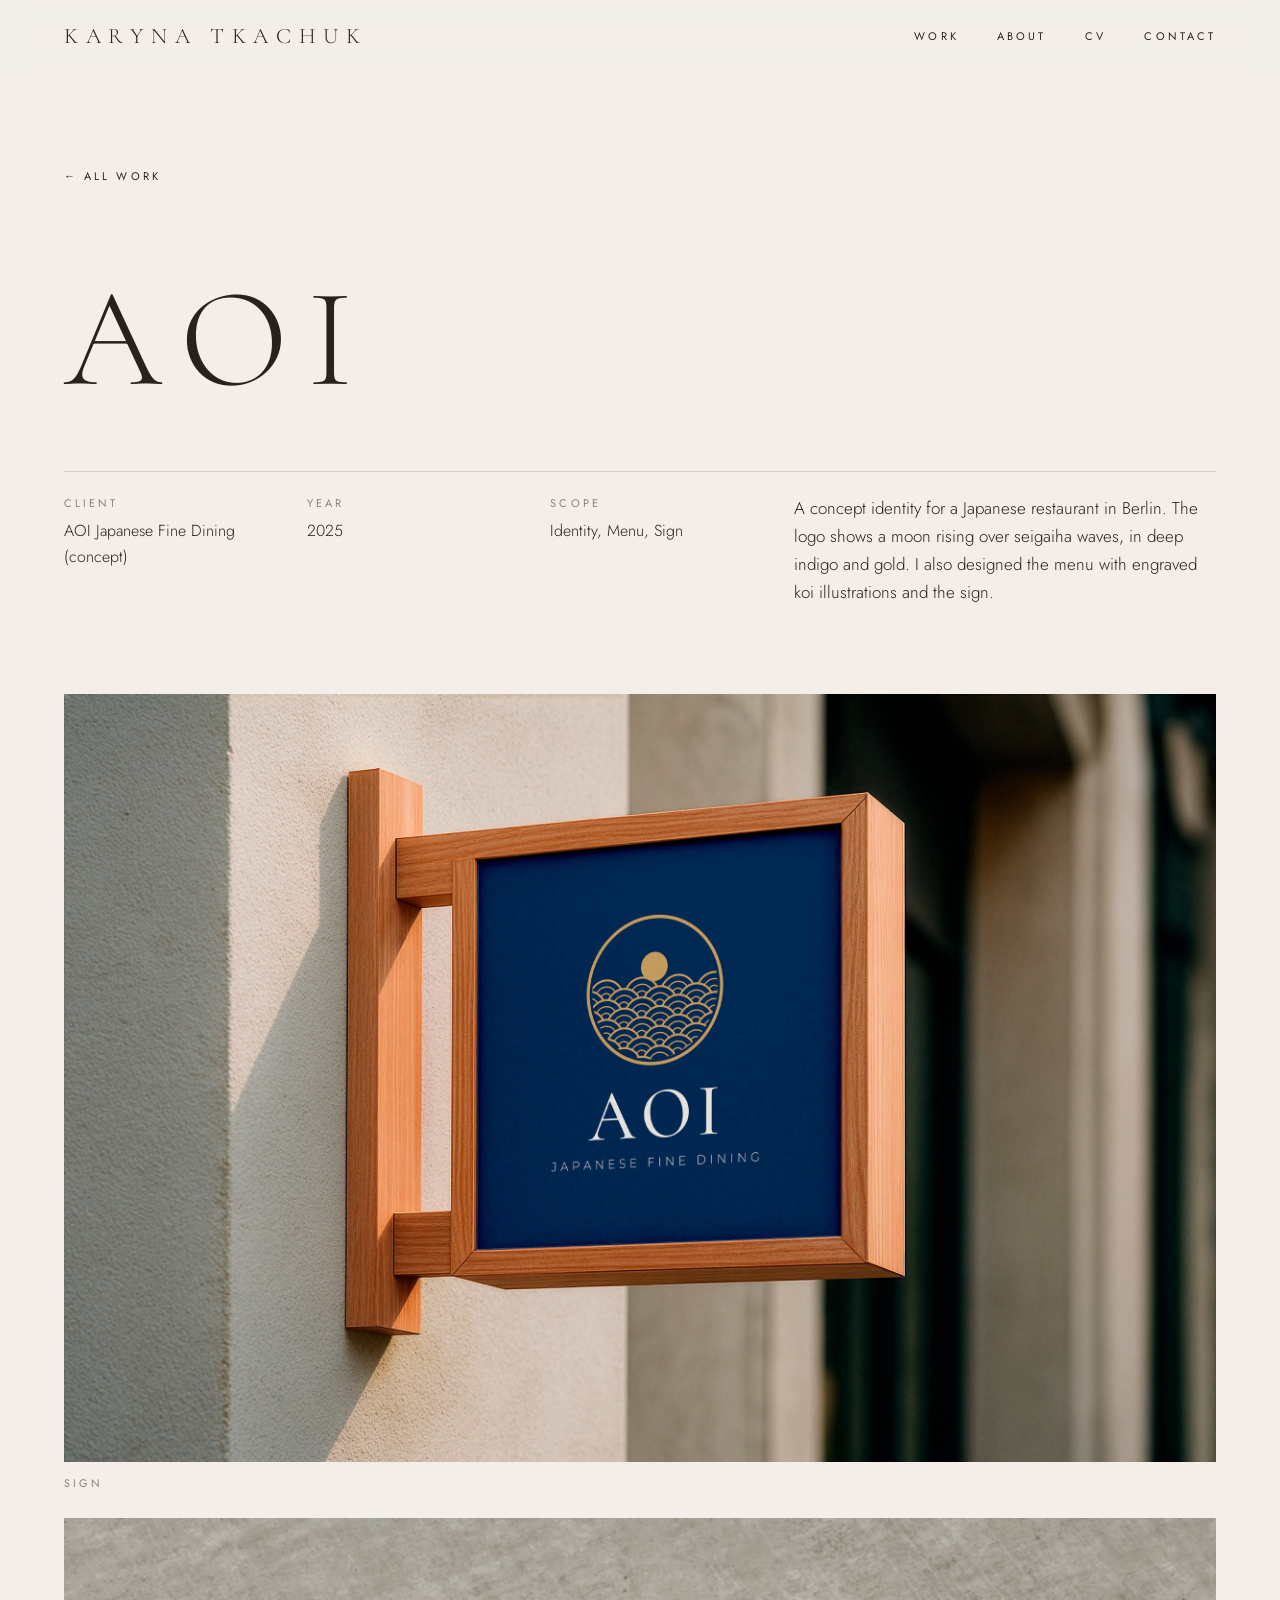
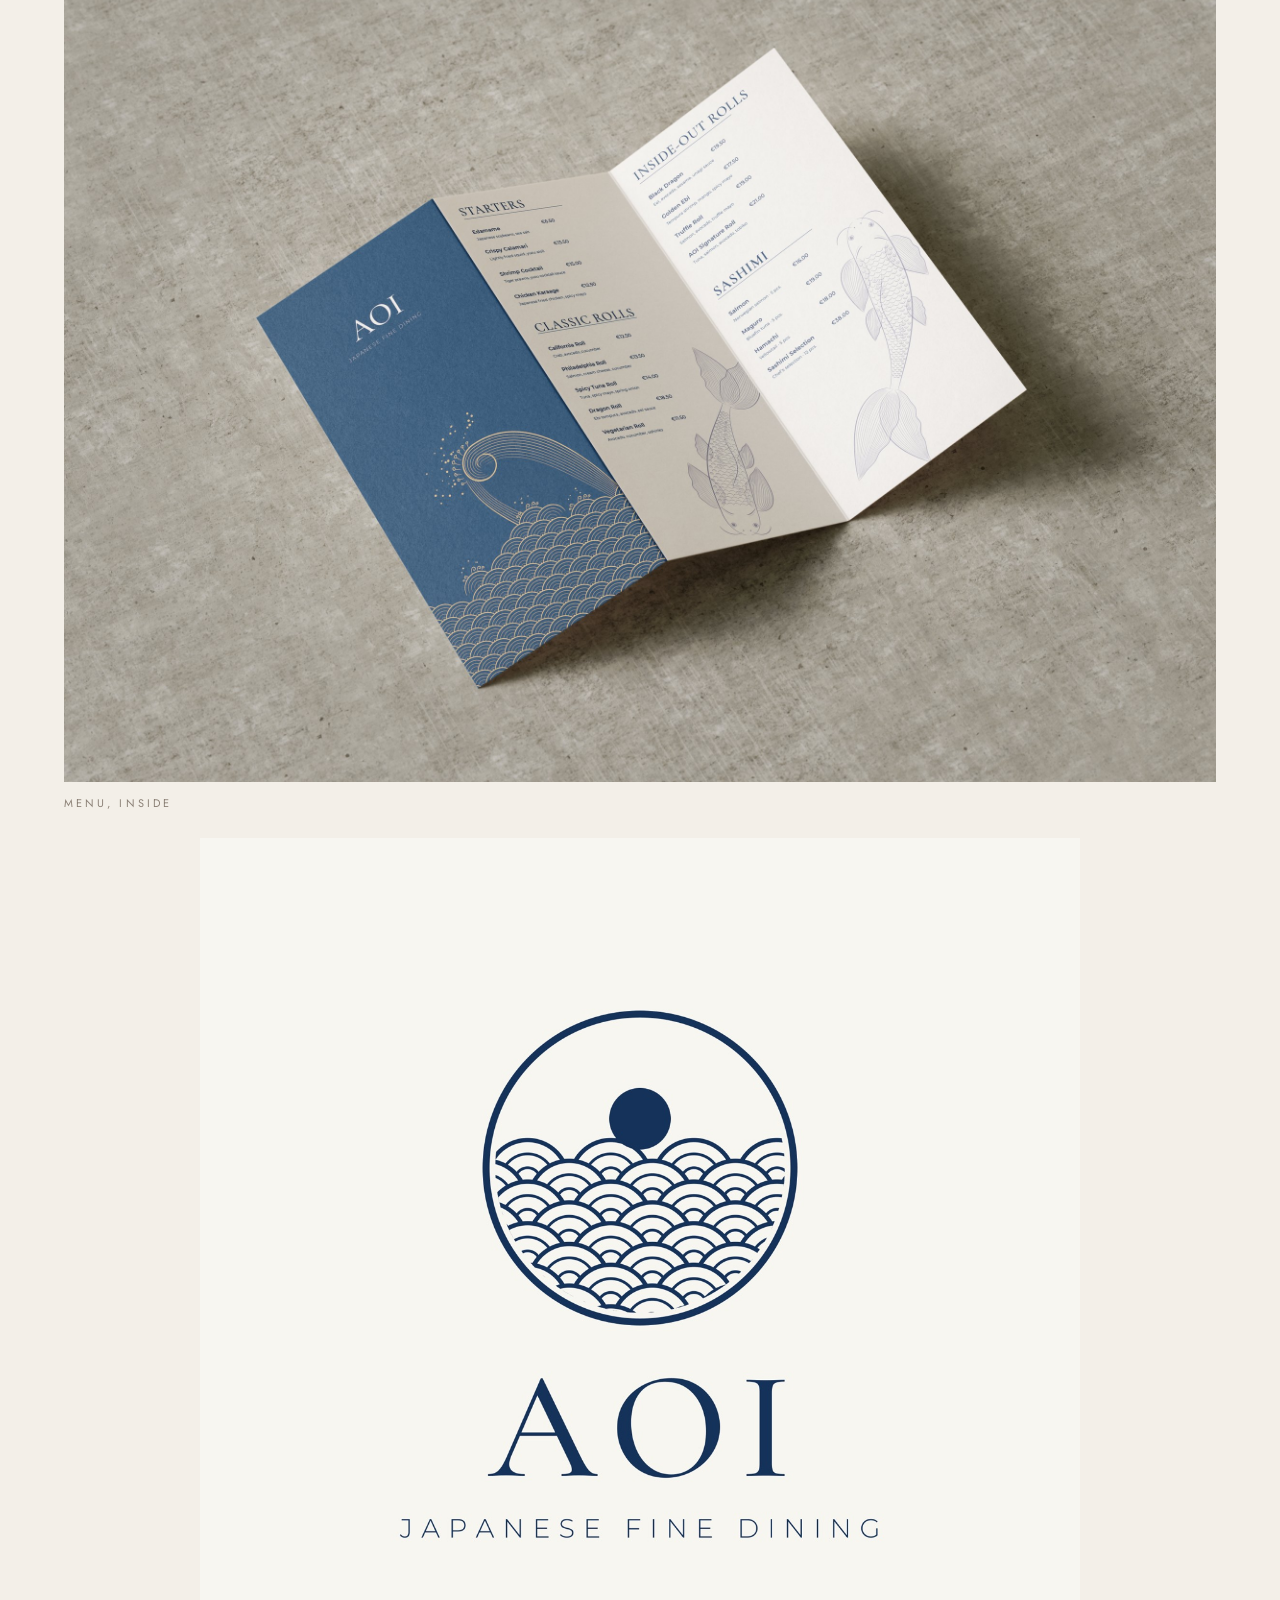
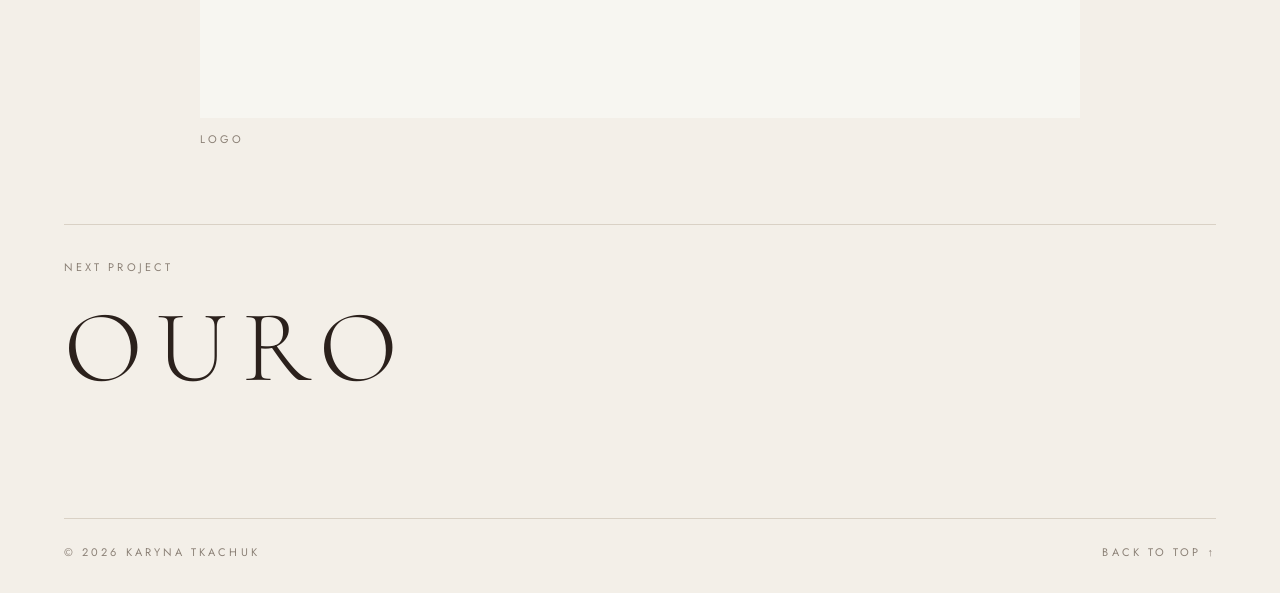
==== commit 06d9b010: "Add CV page with PDF download Co-Authored-By: Claude Opus 5.5 <noreply@anthropic.com>" ====
--- a/aoi.html
+++ b/aoi.html
@@ -18,6 +18,7 @@
       <nav class="nav caps">
         <a href="index.html#work">Work</a>
         <a href="index.html#about">About</a>
+        <a href="cv.html">CV</a>
         <a href="index.html#contact">Contact</a>
       </nav>
     </div>
--- a/style.css
+++ b/style.css
@@ -204,3 +204,52 @@
   .nav { gap: 12px; letter-spacing: .18em; }
 }
 .gallery .small { max-width: 640px; margin: 0 auto; width: 100%; }
+
+/* ---------- CV page ---------- */
+.cv-hero {
+  display: grid; grid-template-columns: 1fr minmax(0, 360px); gap: clamp(32px, 6vw, 96px);
+  align-items: end; padding: clamp(56px, 10vh, 120px) 0 clamp(48px, 7vw, 88px);
+}
+.cv-hero h1 {
+  font-family: var(--serif); font-weight: 300; text-transform: uppercase;
+  font-size: clamp(48px, 8vw, 112px); line-height: .92; letter-spacing: .02em; margin: 24px 0 0;
+}
+.cv-role { font-family: var(--serif); font-style: italic; font-size: clamp(22px, 2.4vw, 30px); margin: 18px 0 6px; }
+.cv-contact { margin: 28px 0 32px; line-height: 1.9; }
+.cv-photo { margin: 0; aspect-ratio: 4 / 5; overflow: hidden; background: var(--line); }
+.cv-photo img { width: 100%; height: 100%; object-fit: cover; object-position: center 20%; }
+.btn {
+  display: inline-block; padding: 14px 26px; border: 1px solid var(--ink);
+  transition: background .3s ease, color .3s ease;
+}
+.btn:hover { background: var(--ink); color: var(--bg); }
+
+.cv-grid {
+  display: grid; grid-template-columns: minmax(0, 1fr) minmax(0, 1.7fr); gap: clamp(32px, 6vw, 96px);
+  border-top: 1px solid var(--line); padding: 40px 0 clamp(64px, 10vw, 120px);
+}
+.cv-block { margin-bottom: 48px; }
+.cv-block h2 { margin: 0 0 18px; padding-bottom: 10px; border-bottom: 1px solid var(--line); font-weight: 400; }
+.cv-block p { margin: 0; }
+.kv { display: grid; grid-template-columns: 1fr auto; gap: 8px 16px; margin: 0; }
+.kv dd { margin: 0; color: var(--muted); }
+.cv-list { list-style: none; margin: 0; padding: 0; }
+.cv-list li { padding: 6px 0; border-bottom: 1px solid var(--line); }
+.entry { margin-bottom: 28px; }
+.entry-top { display: flex; justify-content: space-between; align-items: baseline; gap: 16px; }
+.entry-top h3 { font-family: var(--sans); font-size: 16px; font-weight: 400; margin: 0; }
+.entry-top span { white-space: nowrap; font-size: 14px; }
+.entry p { margin: 2px 0 8px; }
+.entry ul { margin: 0; padding-left: 18px; }
+.entry li { margin-bottom: 4px; }
+.entry.compact { margin-bottom: 12px; }
+.nav a[aria-current="page"]::after { transform: scaleX(1); }
+
+@media (max-width: 820px) {
+  .cv-hero { grid-template-columns: 1fr; align-items: start; }
+  .cv-photo { max-width: 420px; }
+  .cv-grid { grid-template-columns: 1fr; }
+}
+@media (max-width: 560px) {
+  .entry-top { flex-direction: column; gap: 2px; }
+}
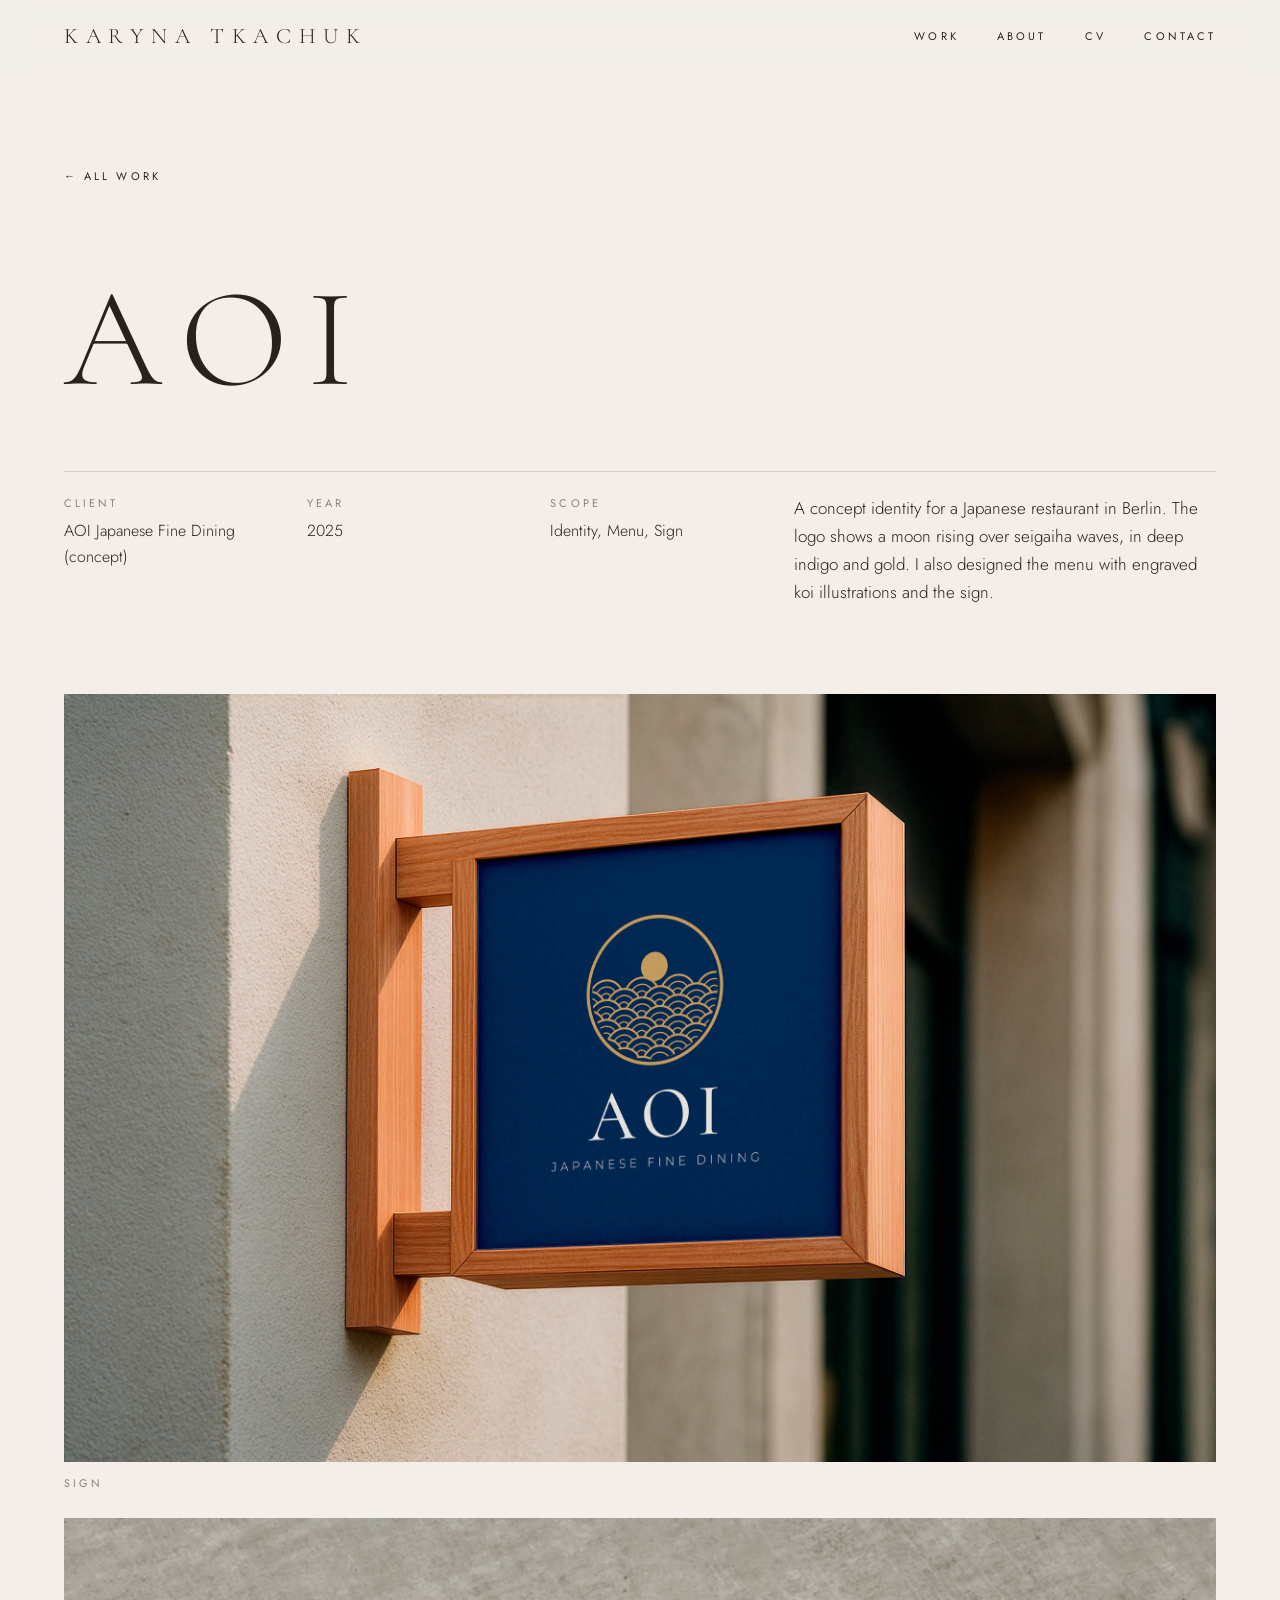
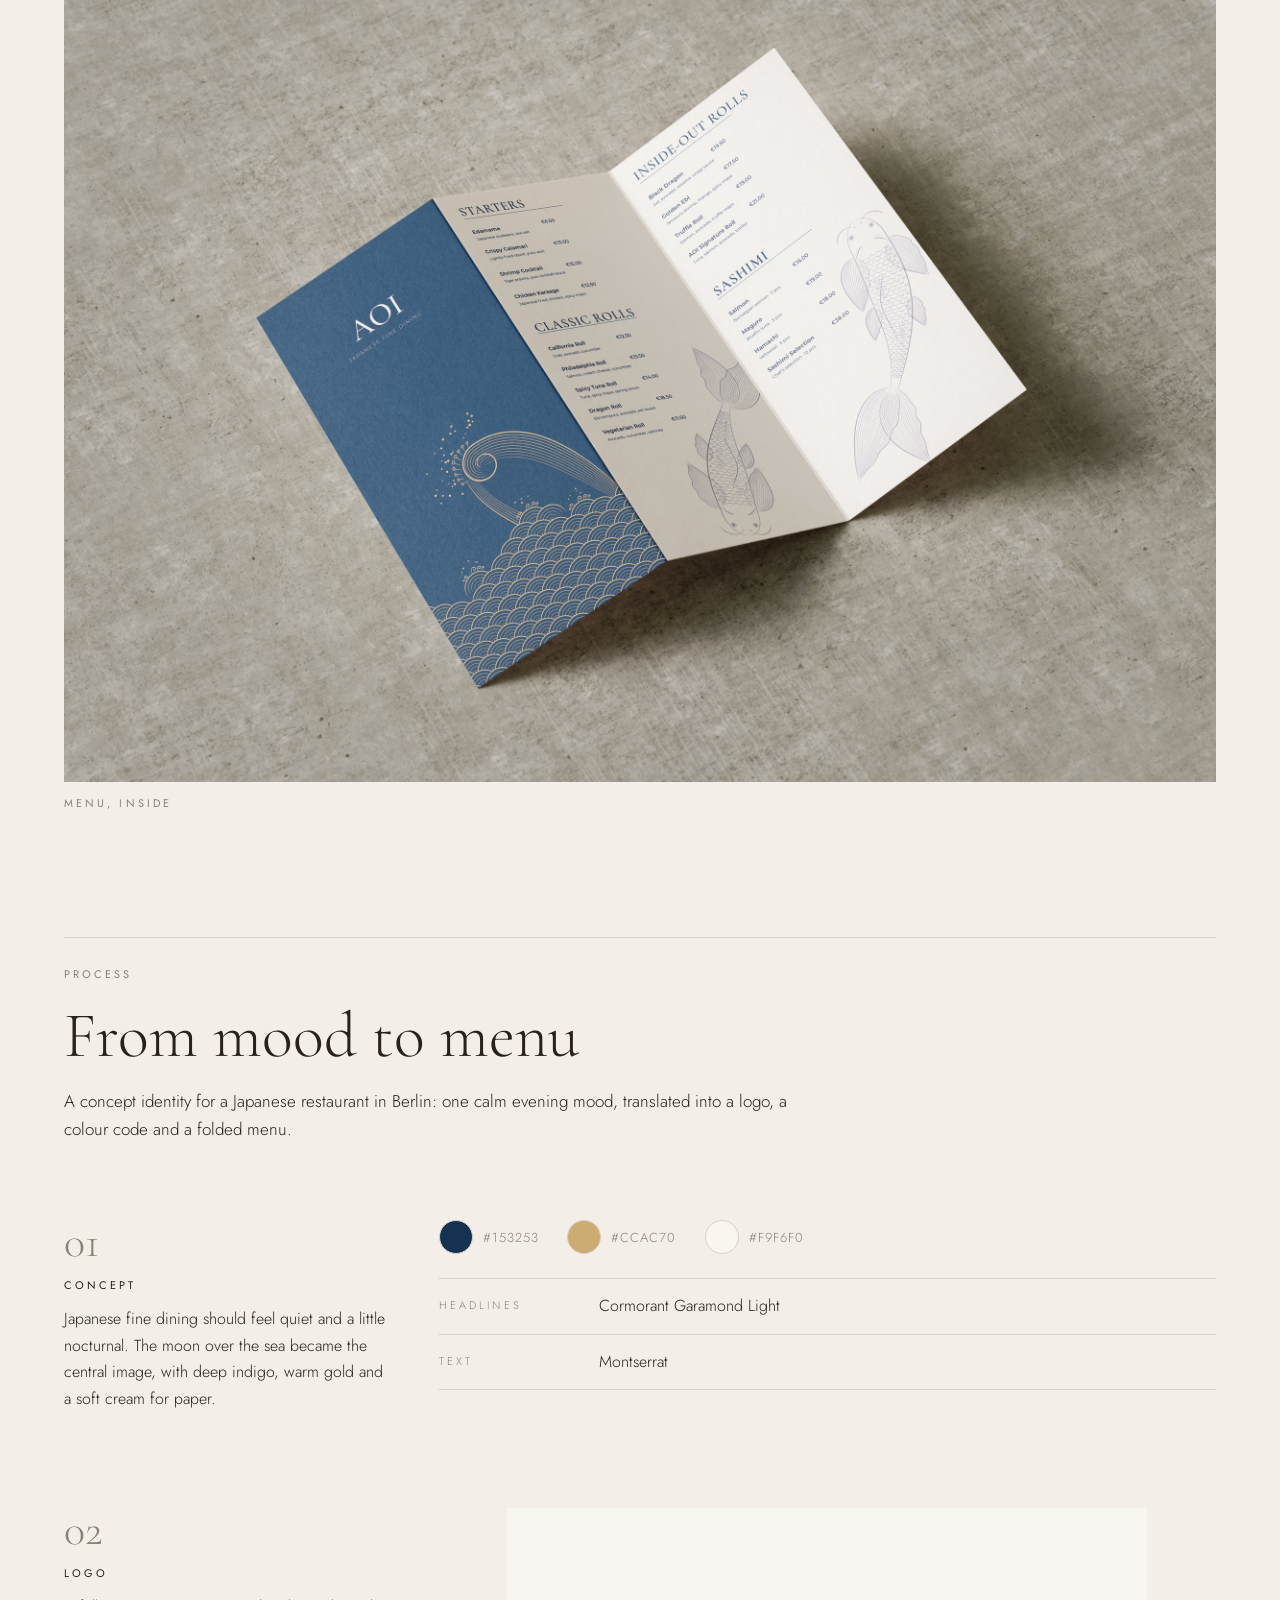
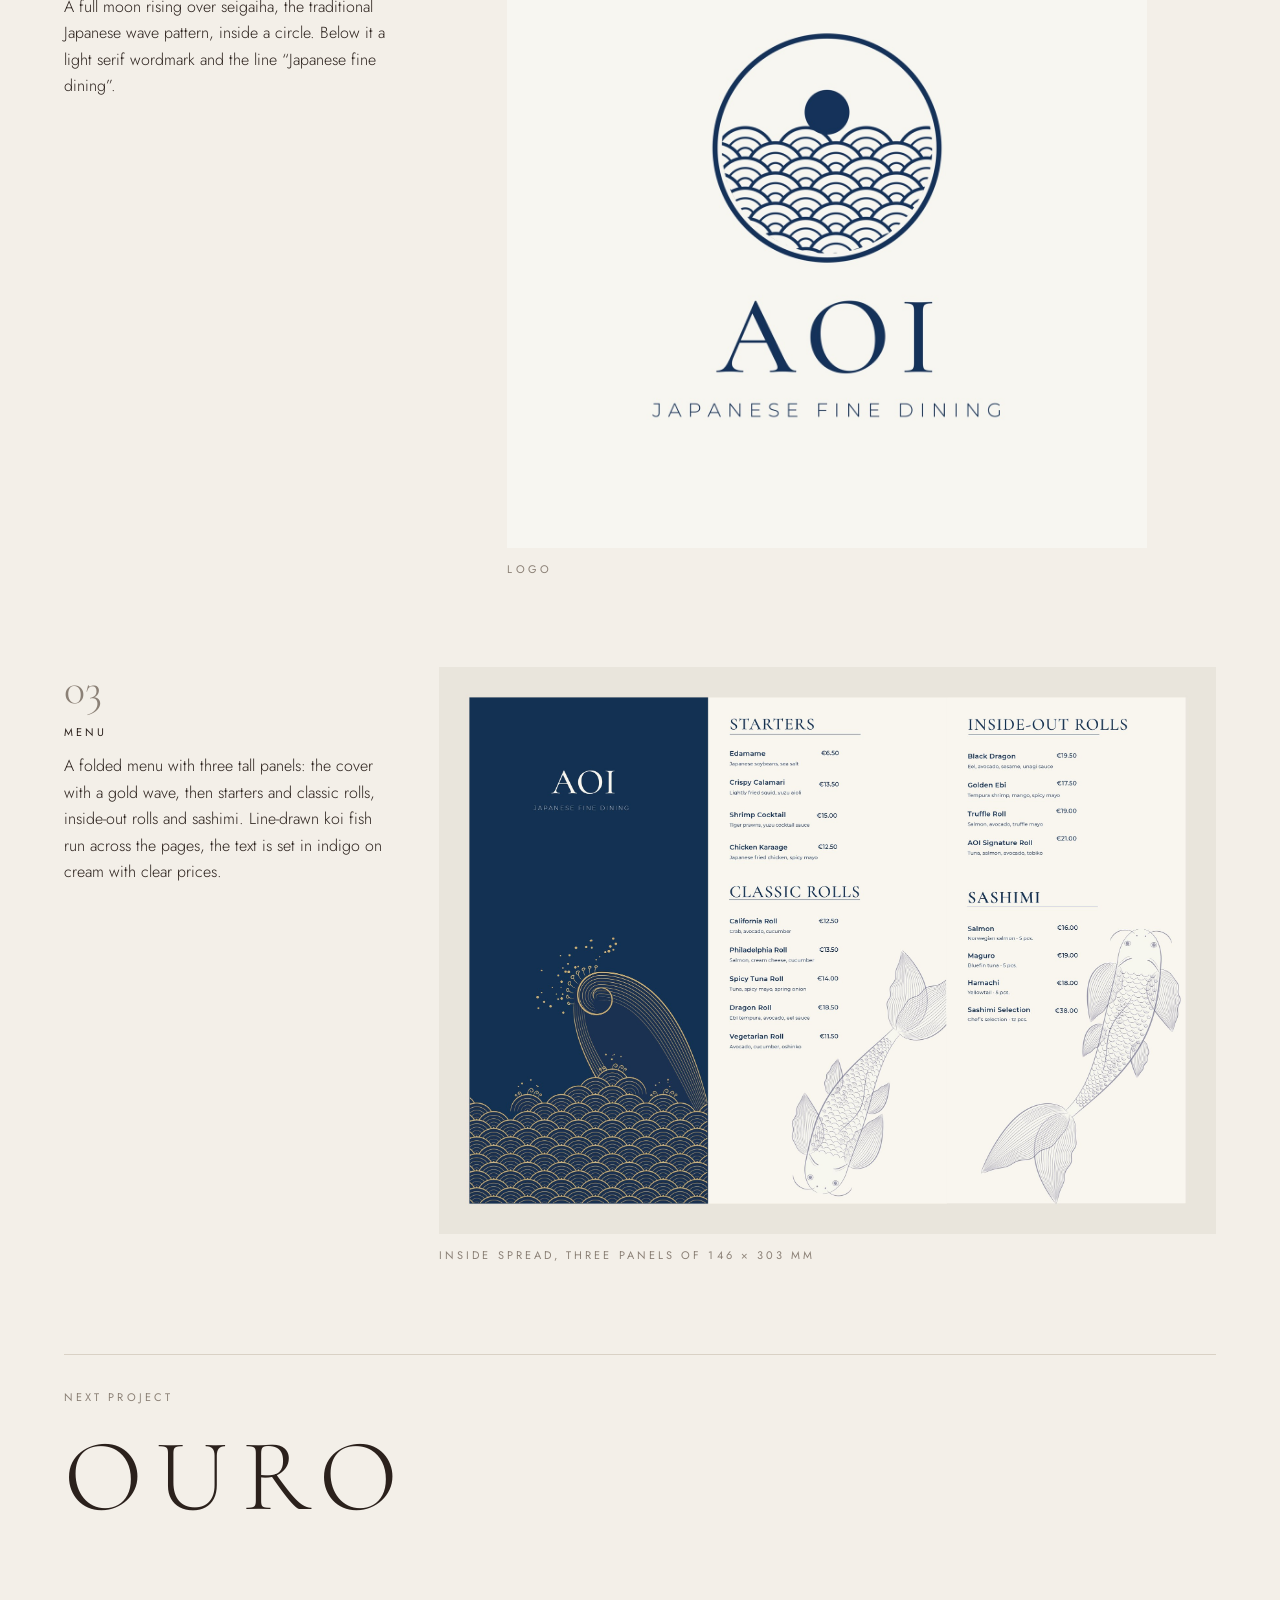
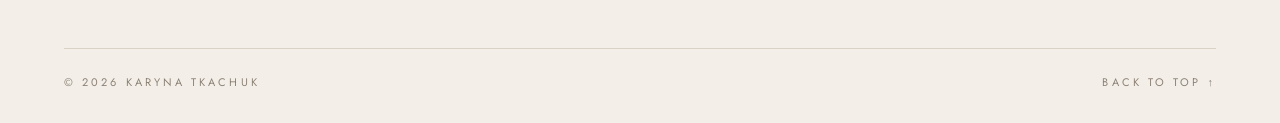
==== commit 905a50cf: "AOI: add From mood to menu process section with flat menu spread Co-Authored-By: Claude Opus 5.5 <no" ====
--- a/aoi.html
+++ b/aoi.html
@@ -39,8 +39,53 @@
     <section class="gallery">
       <figure class="reveal"><img src="images/aoi/09.jpg" alt="AOI sign in a wooden frame" loading="lazy"><figcaption class="caps muted">Sign</figcaption></figure>
       <figure class="reveal"><img src="images/aoi/08.jpg" alt="AOI folded menu, inside" loading="lazy"><figcaption class="caps muted">Menu, inside</figcaption></figure>
-      <figure class="reveal narrow"><img src="images/aoi/02.jpg" alt="AOI logo" loading="lazy"><figcaption class="caps muted">Logo</figcaption></figure>
     </section>
+
+    <section class="process">
+      <div class="process-head">
+        <span class="caps muted">Process</span>
+        <h2 class="reveal">From mood to menu</h2>
+        <p class="reveal">A concept identity for a Japanese restaurant in Berlin: one calm evening mood, translated into a logo, a colour code and a folded menu.</p>
+      </div>
+
+      <div class="step">
+        <div class="step-text">
+          <span class="step-no">01</span>
+          <h3 class="caps">Concept</h3>
+          <p>Japanese fine dining should feel quiet and a little nocturnal. The moon over the sea became the central image, with deep indigo, warm gold and a soft cream for paper.</p>
+        </div>
+        <div>
+          <div class="swatches reveal">
+            <div><span style="background:#153253"></span>#153253</div>
+            <div><span style="background:#CCAC70"></span>#CCAC70</div>
+            <div><span style="background:#F9F6F0"></span>#F9F6F0</div>
+          </div>
+          <dl class="specs reveal">
+            <dt>Headlines</dt><dd>Cormorant Garamond Light</dd>
+            <dt>Text</dt><dd>Montserrat</dd>
+          </dl>
+        </div>
+      </div>
+
+      <div class="step">
+        <div class="step-text">
+          <span class="step-no">02</span>
+          <h3 class="caps">Logo</h3>
+          <p>A full moon rising over seigaiha, the traditional Japanese wave pattern, inside a circle. Below it a light serif wordmark and the line “Japanese fine dining”.</p>
+        </div>
+        <div class="gallery"><figure class="reveal small"><img src="images/aoi/02.jpg" alt="AOI logo" loading="lazy"><figcaption class="caps muted">Logo</figcaption></figure></div>
+      </div>
+
+      <div class="step">
+        <div class="step-text">
+          <span class="step-no">03</span>
+          <h3 class="caps">Menu</h3>
+          <p>A folded menu with three tall panels: the cover with a gold wave, then starters and classic rolls, inside-out rolls and sashimi. Line-drawn koi fish run across the pages, the text is set in indigo on cream with clear prices.</p>
+        </div>
+        <div class="gallery"><figure class="reveal"><img src="images/aoi/10.jpg" alt="AOI menu, inside spread, flat" loading="lazy"><figcaption class="caps muted">Inside spread, three panels of 146 × 303 mm</figcaption></figure></div>
+      </div>
+    </section>
+
 
     <a class="next" href="ouro.html">
       <span class="caps muted">Next project</span>
--- a/style.css
+++ b/style.css
@@ -253,3 +253,30 @@
 @media (max-width: 560px) {
   .entry-top { flex-direction: column; gap: 2px; }
 }
+
+/* ---------- process block ---------- */
+.process { border-top: 1px solid var(--line); padding-top: 22px; margin-top: clamp(24px, 4vw, 48px); }
+.process-head { max-width: 760px; margin-bottom: clamp(40px, 6vw, 80px); }
+.process-head h2 {
+  font-family: var(--serif); font-weight: 300; font-size: clamp(36px, 5vw, 64px); line-height: 1.05; margin: 16px 0 18px;
+}
+.process-head p { font-size: 17px; margin: 0; }
+.step { display: grid; grid-template-columns: minmax(0, 1fr) minmax(0, 2.4fr); gap: clamp(24px, 4vw, 64px); margin-bottom: clamp(48px, 7vw, 96px); align-items: start; }
+.step .gallery { padding-bottom: 0; }
+.step-text { position: sticky; top: 96px; }
+.step-no { display: block; font-family: var(--serif); font-weight: 300; font-size: 44px; line-height: 1; color: var(--muted); margin-bottom: 12px; }
+.step-text h3 { margin: 0 0 12px; font-weight: 400; }
+.step-text p { margin: 0; }
+.specs { display: grid; grid-template-columns: 160px 1fr; margin: 0; border-top: 1px solid var(--line); }
+.specs dt, .specs dd { padding: 14px 0; border-bottom: 1px solid var(--line); margin: 0; }
+.specs dt { font-size: 11px; letter-spacing: .28em; text-transform: uppercase; color: var(--muted); padding-top: 17px; }
+@media (max-width: 820px) {
+  .step { grid-template-columns: 1fr; }
+  .step-text { position: static; }
+  .specs { grid-template-columns: 1fr; }
+  .specs dt { border-bottom: 0; padding-bottom: 0; }
+}
+.swatches { display: flex; flex-wrap: wrap; gap: 18px 28px; margin-bottom: 24px; }
+.swatches div { display: flex; align-items: center; gap: 10px; font-size: 13px; letter-spacing: .08em; color: var(--muted); }
+.swatches span { width: 34px; height: 34px; border-radius: 50%; border: 1px solid var(--line); display: inline-block; }
+.step > div > .specs + .gallery, .step > div > .specs { margin-bottom: 28px; }
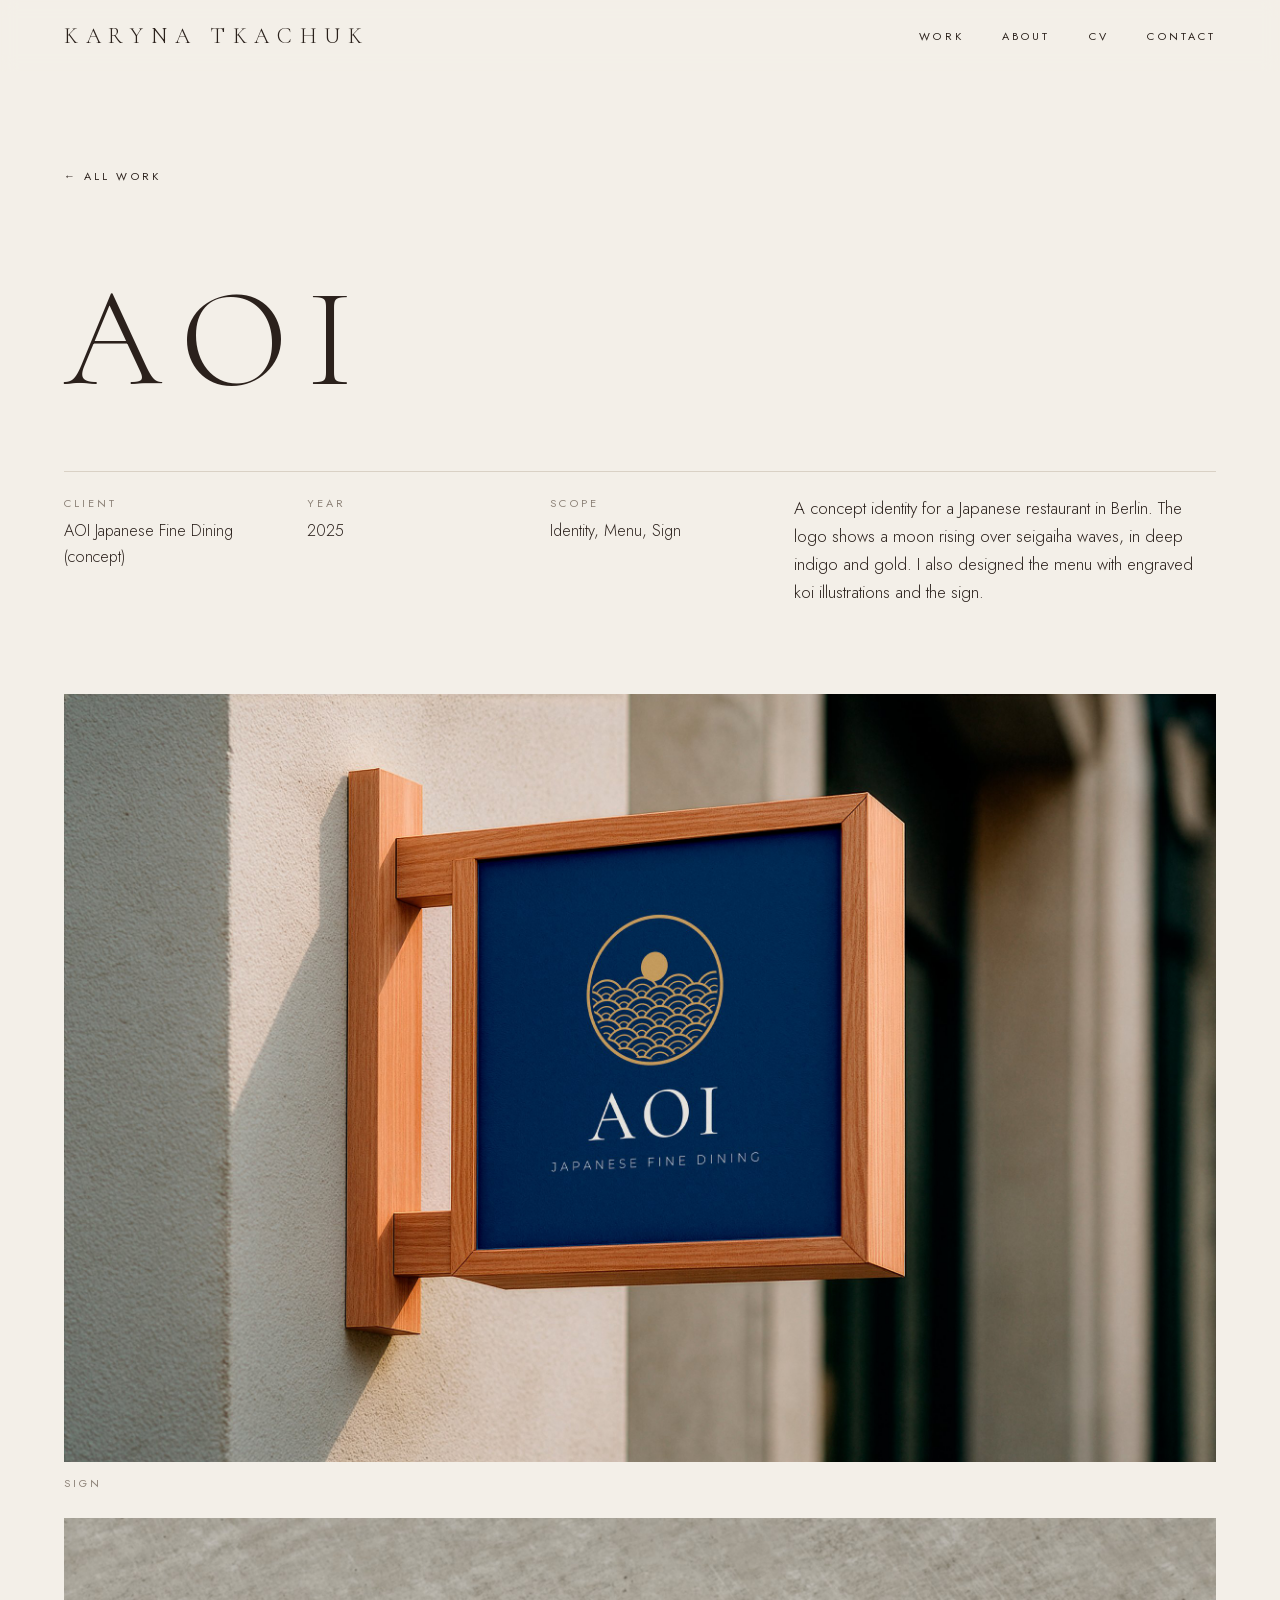
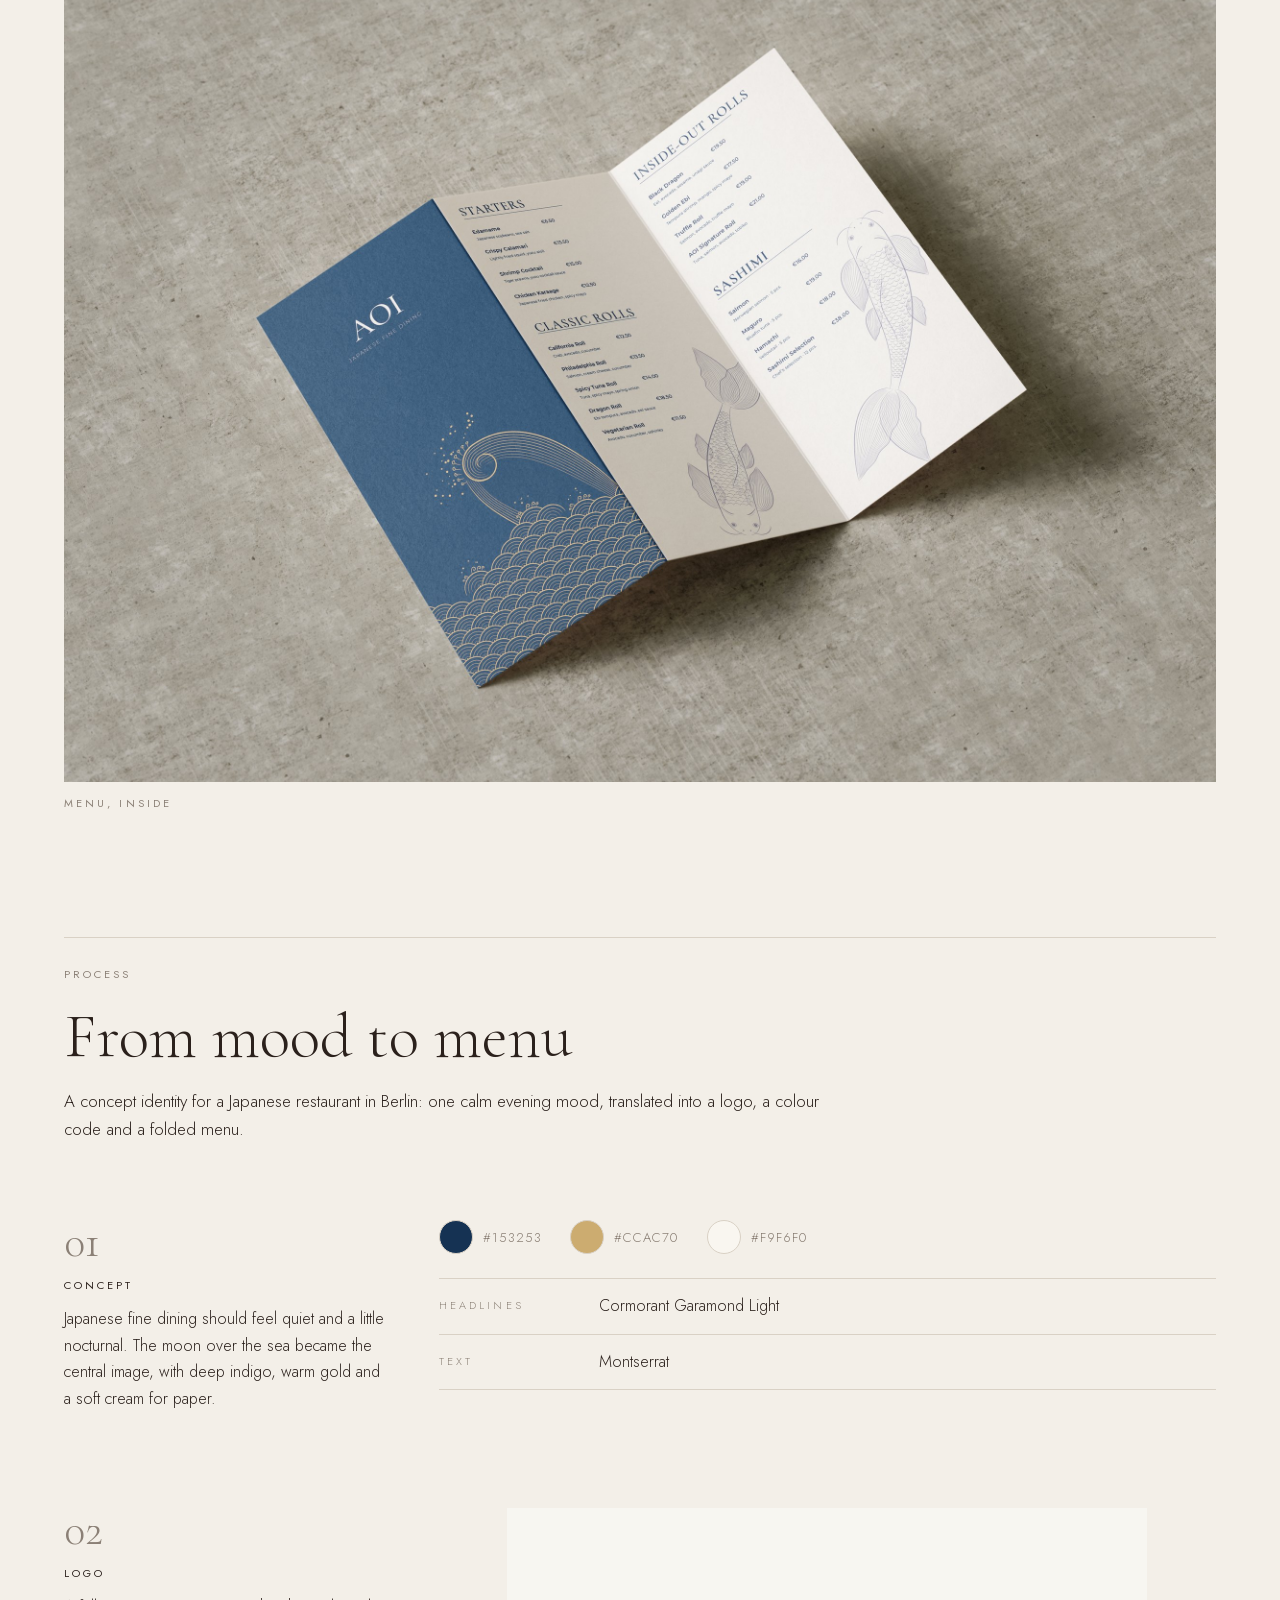
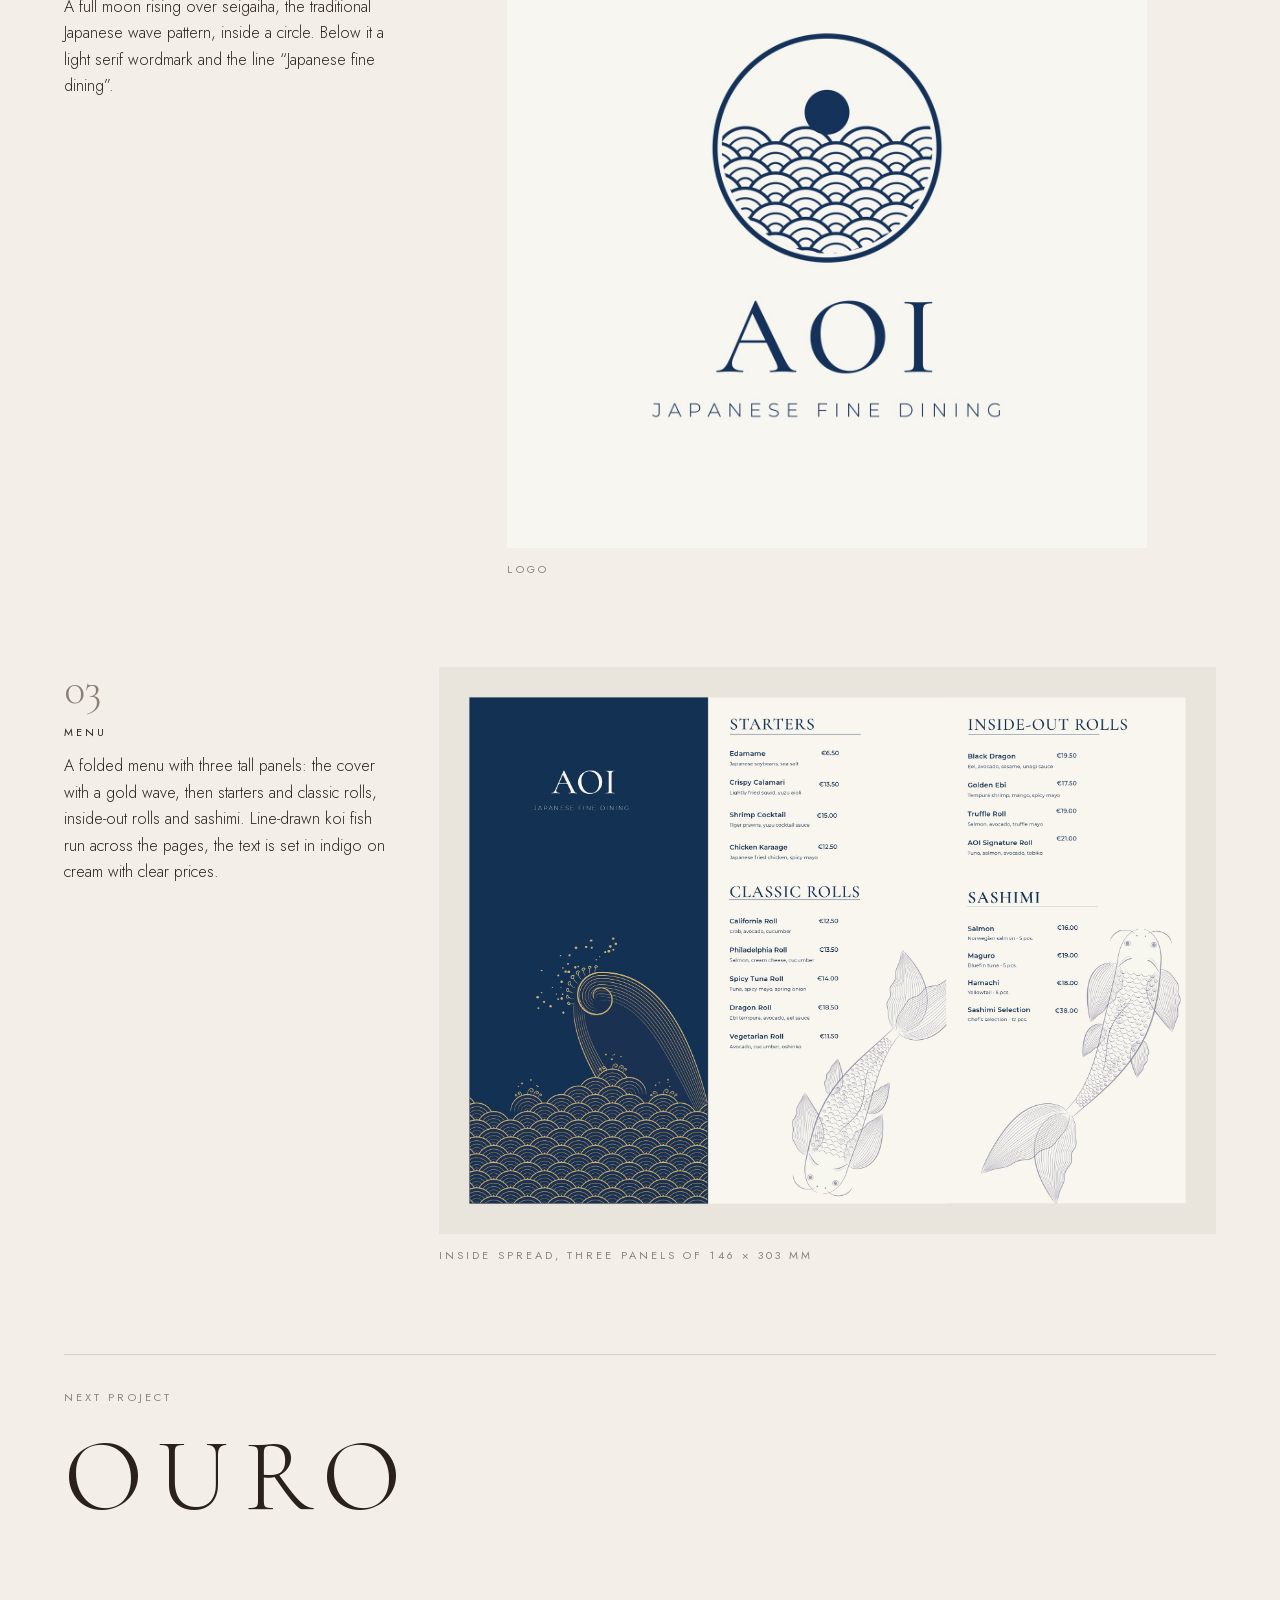
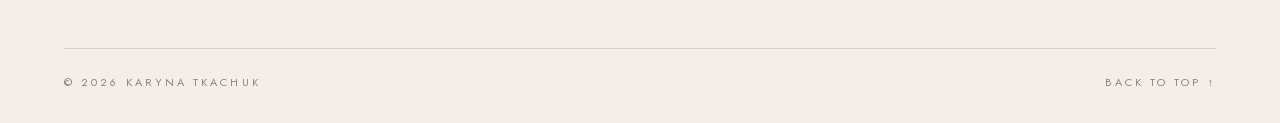
==== commit 8cd77608: "Self-host fonts instead of loading from Google (GDPR) Co-Authored-By: Claude Opus 5.5 <noreply@anthr" ====
--- a/aoi.html
+++ b/aoi.html
@@ -5,9 +5,7 @@
   <meta name="viewport" content="width=device-width, initial-scale=1">
   <title>Aoi · Karyna Tkachuk</title>
   <meta name="description" content="AOI Japanese Fine Dining. Identity, menu and signage.">
-  <link rel="preconnect" href="https://fonts.googleapis.com">
-  <link rel="preconnect" href="https://fonts.gstatic.com" crossorigin>
-  <link href="https://fonts.googleapis.com/css2?family=Cormorant+Garamond:ital,wght@0,300;0,400;1,300&family=Jost:wght@300;400&display=swap" rel="stylesheet">
+  <link rel="stylesheet" href="fonts.css">
   <link rel="stylesheet" href="style.css">
 </head>
 <body id="top">
--- a/fonts.css
+++ b/fonts.css
@@ -0,0 +1,81 @@
+/* Self-hosted fonts (SIL Open Font License): Cormorant Garamond, Jost. No requests to Google. */
+@font-face {
+  font-family: 'Cormorant Garamond';
+  font-style: italic;
+  font-weight: 300;
+  font-display: swap;
+  src: url(fonts/CormorantGaramond-300i-latin-ext.woff2) format('woff2');
+  unicode-range: U+0100-02BA, U+02BD-02C5, U+02C7-02CC, U+02CE-02D7, U+02DD-02FF, U+0304, U+0308, U+0329, U+1D00-1DBF, U+1E00-1E9F, U+1EF2-1EFF, U+2020, U+20A0-20AB, U+20AD-20C4, U+2113, U+2C60-2C7F, U+A720-A7FF;
+}
+@font-face {
+  font-family: 'Cormorant Garamond';
+  font-style: italic;
+  font-weight: 300;
+  font-display: swap;
+  src: url(fonts/CormorantGaramond-300i-latin.woff2) format('woff2');
+  unicode-range: U+0000-00FF, U+0131, U+0152-0153, U+02BB-02BC, U+02C6, U+02DA, U+02DC, U+0304, U+0308, U+0329, U+2000-206F, U+20AC, U+2122, U+2191, U+2193, U+2212, U+2215, U+FEFF, U+FFFD;
+}
+@font-face {
+  font-family: 'Cormorant Garamond';
+  font-style: normal;
+  font-weight: 300;
+  font-display: swap;
+  src: url(fonts/CormorantGaramond-300-latin-ext.woff2) format('woff2');
+  unicode-range: U+0100-02BA, U+02BD-02C5, U+02C7-02CC, U+02CE-02D7, U+02DD-02FF, U+0304, U+0308, U+0329, U+1D00-1DBF, U+1E00-1E9F, U+1EF2-1EFF, U+2020, U+20A0-20AB, U+20AD-20C4, U+2113, U+2C60-2C7F, U+A720-A7FF;
+}
+@font-face {
+  font-family: 'Cormorant Garamond';
+  font-style: normal;
+  font-weight: 300;
+  font-display: swap;
+  src: url(fonts/CormorantGaramond-300-latin.woff2) format('woff2');
+  unicode-range: U+0000-00FF, U+0131, U+0152-0153, U+02BB-02BC, U+02C6, U+02DA, U+02DC, U+0304, U+0308, U+0329, U+2000-206F, U+20AC, U+2122, U+2191, U+2193, U+2212, U+2215, U+FEFF, U+FFFD;
+}
+@font-face {
+  font-family: 'Cormorant Garamond';
+  font-style: normal;
+  font-weight: 400;
+  font-display: swap;
+  src: url(fonts/CormorantGaramond-400-latin-ext.woff2) format('woff2');
+  unicode-range: U+0100-02BA, U+02BD-02C5, U+02C7-02CC, U+02CE-02D7, U+02DD-02FF, U+0304, U+0308, U+0329, U+1D00-1DBF, U+1E00-1E9F, U+1EF2-1EFF, U+2020, U+20A0-20AB, U+20AD-20C4, U+2113, U+2C60-2C7F, U+A720-A7FF;
+}
+@font-face {
+  font-family: 'Cormorant Garamond';
+  font-style: normal;
+  font-weight: 400;
+  font-display: swap;
+  src: url(fonts/CormorantGaramond-400-latin.woff2) format('woff2');
+  unicode-range: U+0000-00FF, U+0131, U+0152-0153, U+02BB-02BC, U+02C6, U+02DA, U+02DC, U+0304, U+0308, U+0329, U+2000-206F, U+20AC, U+2122, U+2191, U+2193, U+2212, U+2215, U+FEFF, U+FFFD;
+}
+@font-face {
+  font-family: 'Jost';
+  font-style: normal;
+  font-weight: 300;
+  font-display: swap;
+  src: url(fonts/Jost-300-latin-ext.woff2) format('woff2');
+  unicode-range: U+0100-02BA, U+02BD-02C5, U+02C7-02CC, U+02CE-02D7, U+02DD-02FF, U+0304, U+0308, U+0329, U+1D00-1DBF, U+1E00-1E9F, U+1EF2-1EFF, U+2020, U+20A0-20AB, U+20AD-20C4, U+2113, U+2C60-2C7F, U+A720-A7FF;
+}
+@font-face {
+  font-family: 'Jost';
+  font-style: normal;
+  font-weight: 300;
+  font-display: swap;
+  src: url(fonts/Jost-300-latin.woff2) format('woff2');
+  unicode-range: U+0000-00FF, U+0131, U+0152-0153, U+02BB-02BC, U+02C6, U+02DA, U+02DC, U+0304, U+0308, U+0329, U+2000-206F, U+20AC, U+2122, U+2191, U+2193, U+2212, U+2215, U+FEFF, U+FFFD;
+}
+@font-face {
+  font-family: 'Jost';
+  font-style: normal;
+  font-weight: 400;
+  font-display: swap;
+  src: url(fonts/Jost-400-latin-ext.woff2) format('woff2');
+  unicode-range: U+0100-02BA, U+02BD-02C5, U+02C7-02CC, U+02CE-02D7, U+02DD-02FF, U+0304, U+0308, U+0329, U+1D00-1DBF, U+1E00-1E9F, U+1EF2-1EFF, U+2020, U+20A0-20AB, U+20AD-20C4, U+2113, U+2C60-2C7F, U+A720-A7FF;
+}
+@font-face {
+  font-family: 'Jost';
+  font-style: normal;
+  font-weight: 400;
+  font-display: swap;
+  src: url(fonts/Jost-400-latin.woff2) format('woff2');
+  unicode-range: U+0000-00FF, U+0131, U+0152-0153, U+02BB-02BC, U+02C6, U+02DA, U+02DC, U+0304, U+0308, U+0329, U+2000-206F, U+20AC, U+2122, U+2191, U+2193, U+2212, U+2215, U+FEFF, U+FFFD;
+}
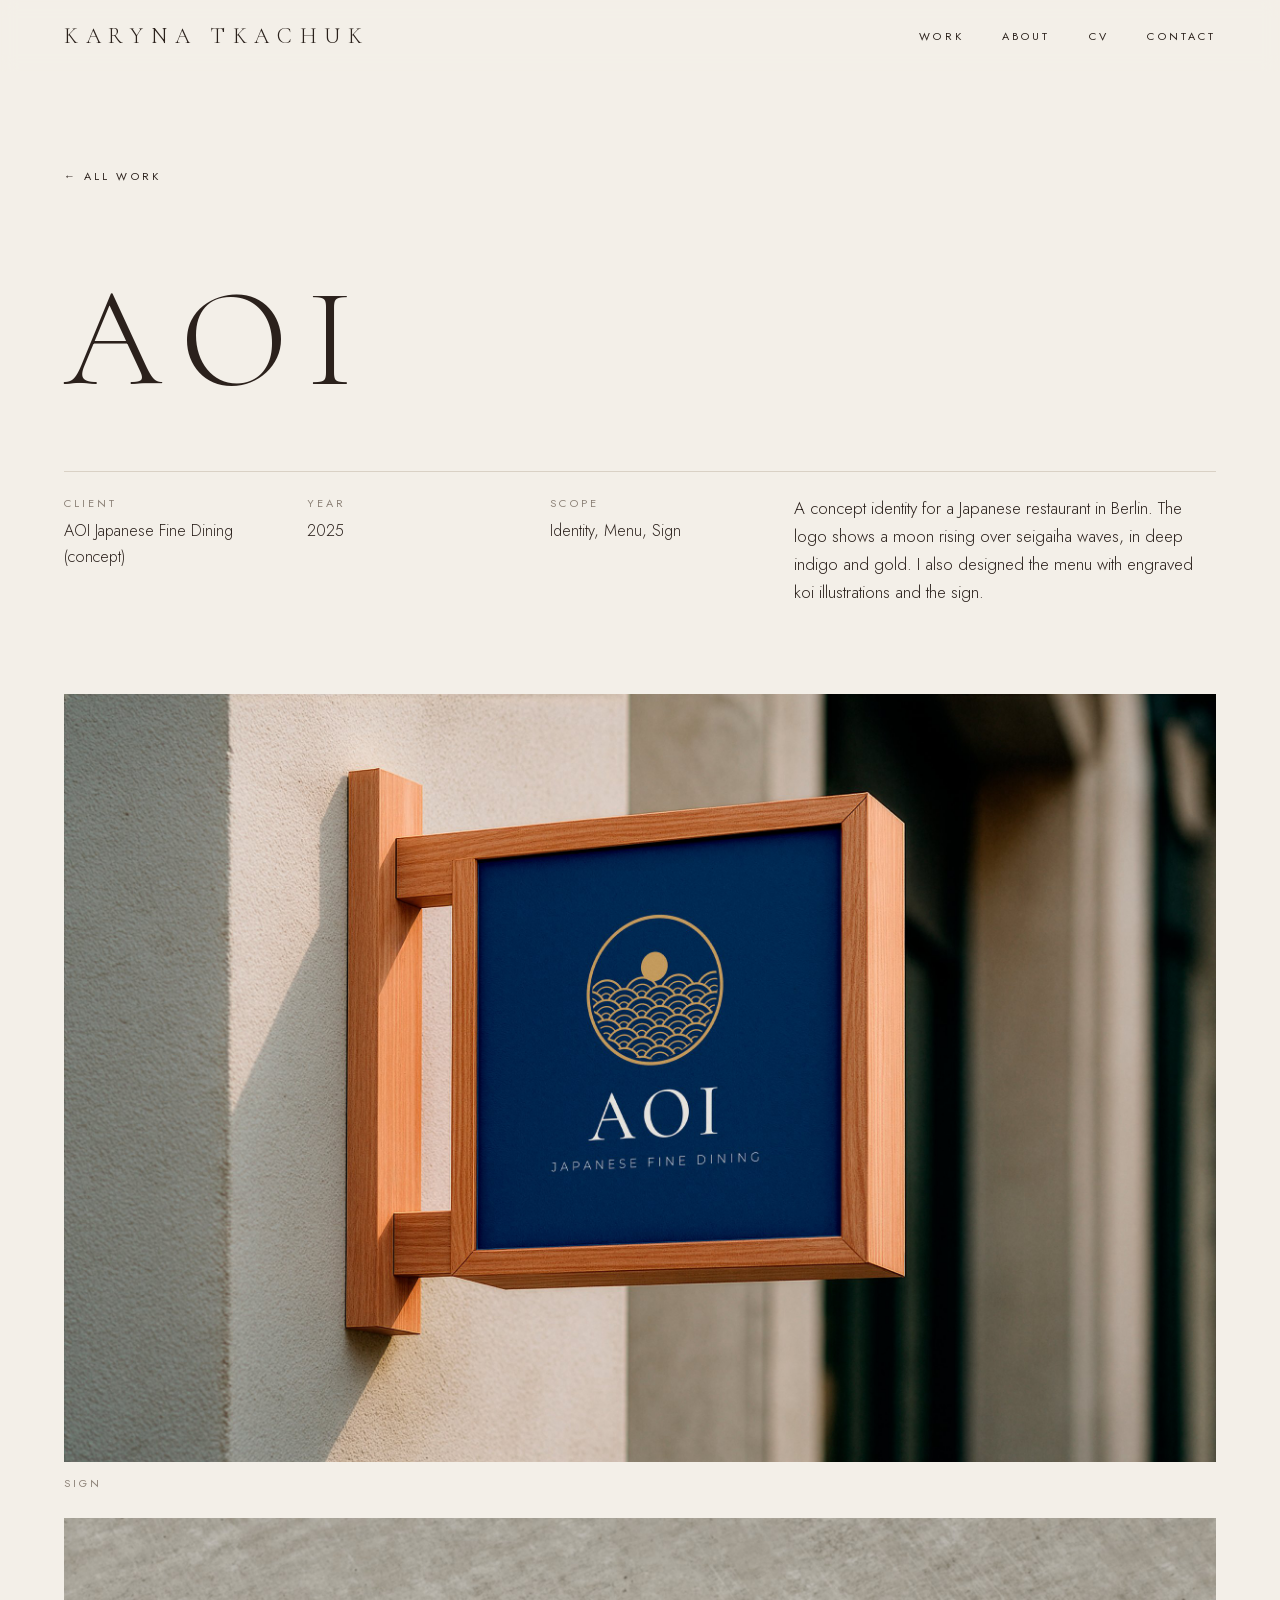
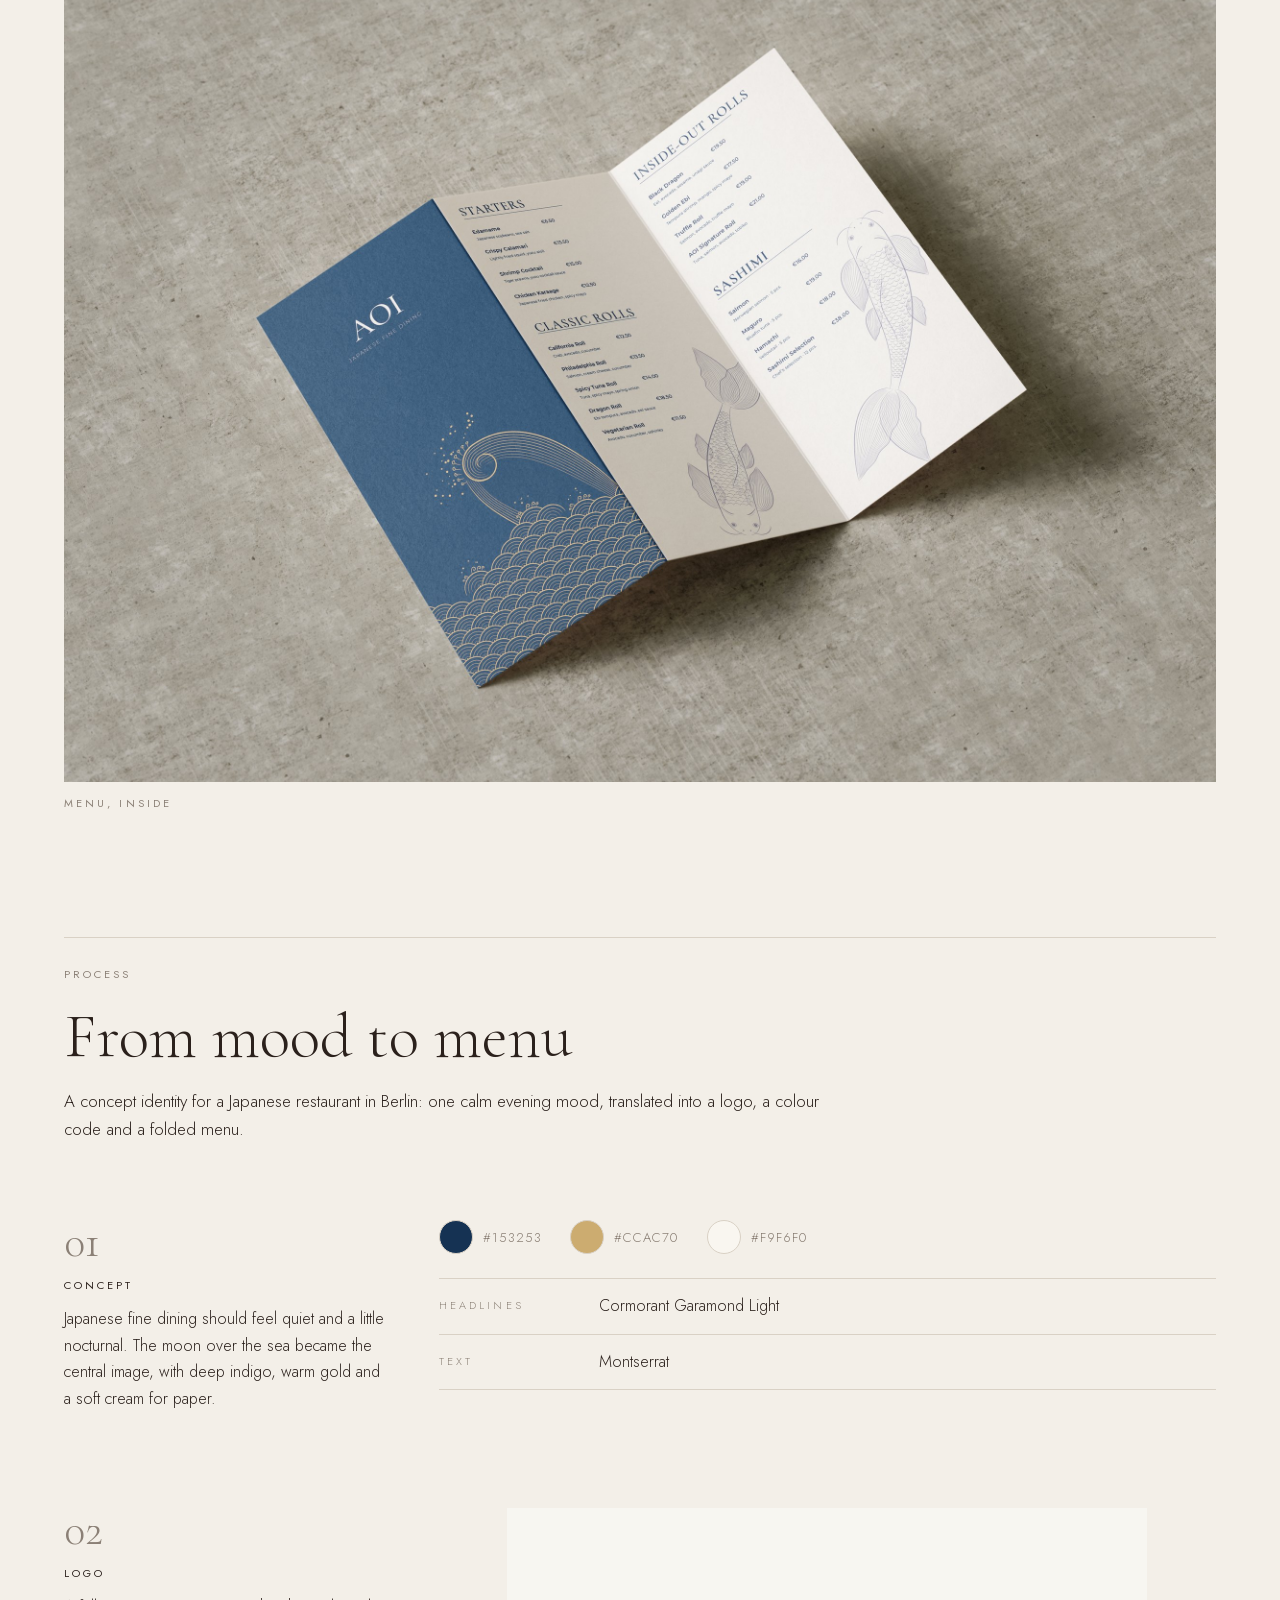
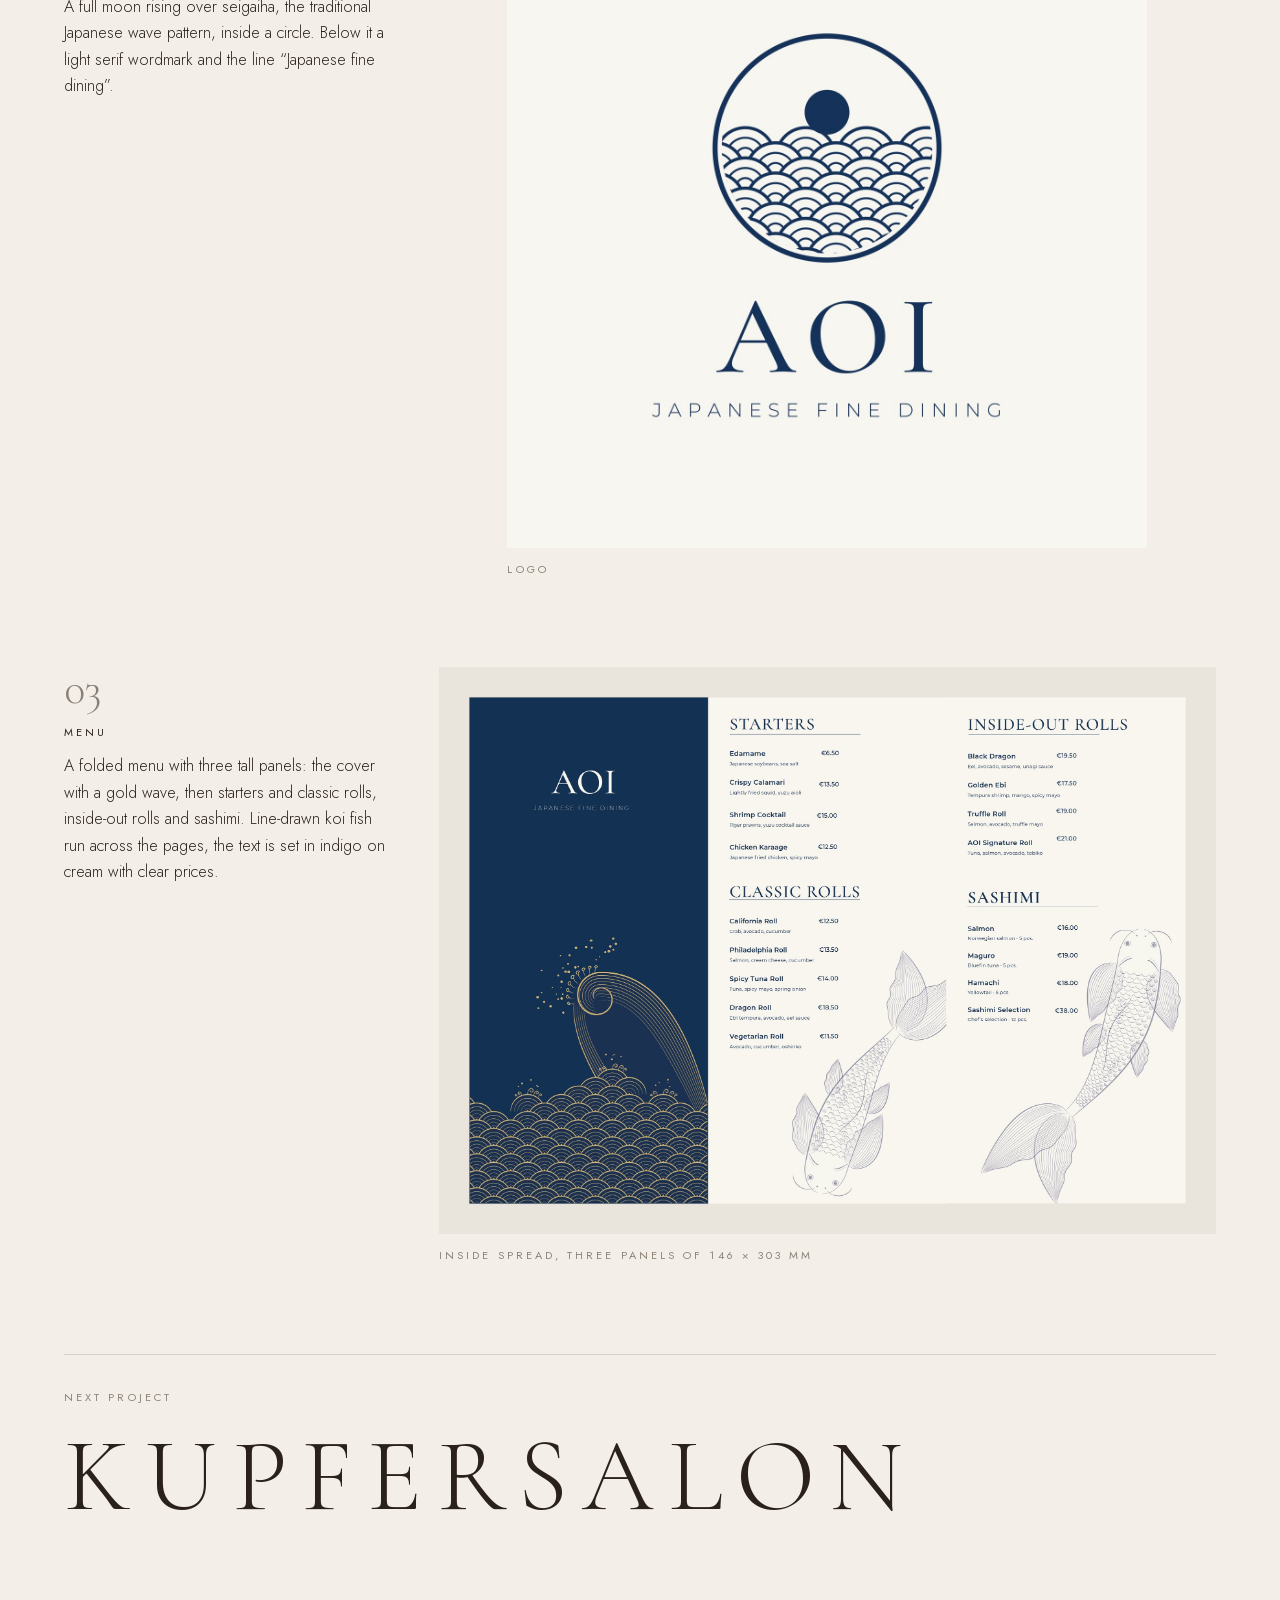
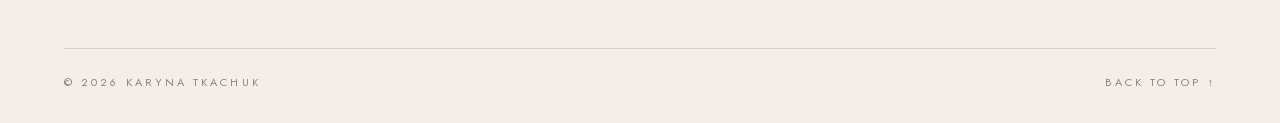
==== commit c8be200a: "29" ====
--- a/aoi.html
+++ b/aoi.html
@@ -85,9 +85,9 @@
     </section>
 
 
-    <a class="next" href="ouro.html">
+    <a class="next" href="kupfersalon.html">
       <span class="caps muted">Next project</span>
-      <span class="name">Ouro</span>
+      <span class="name">Kupfersalon</span>
     </a>
 
     <footer class="site-footer caps muted">
